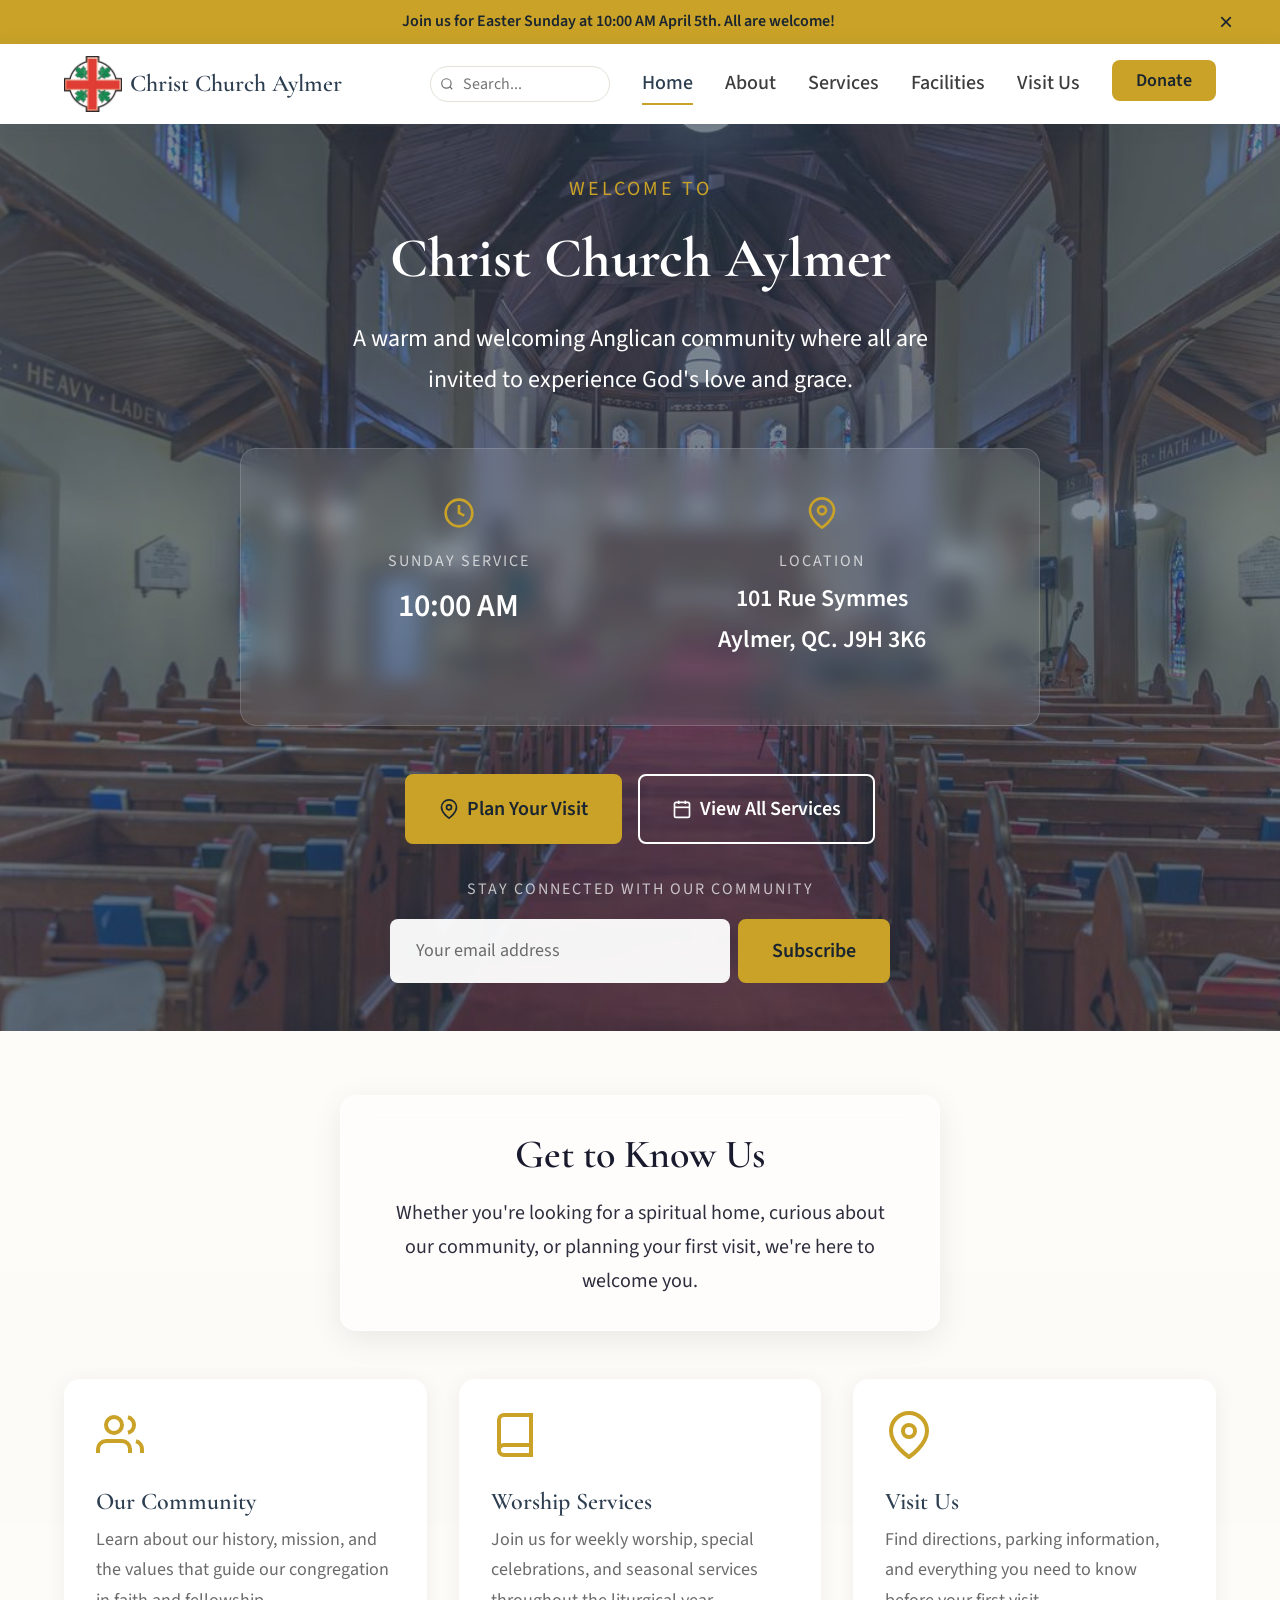
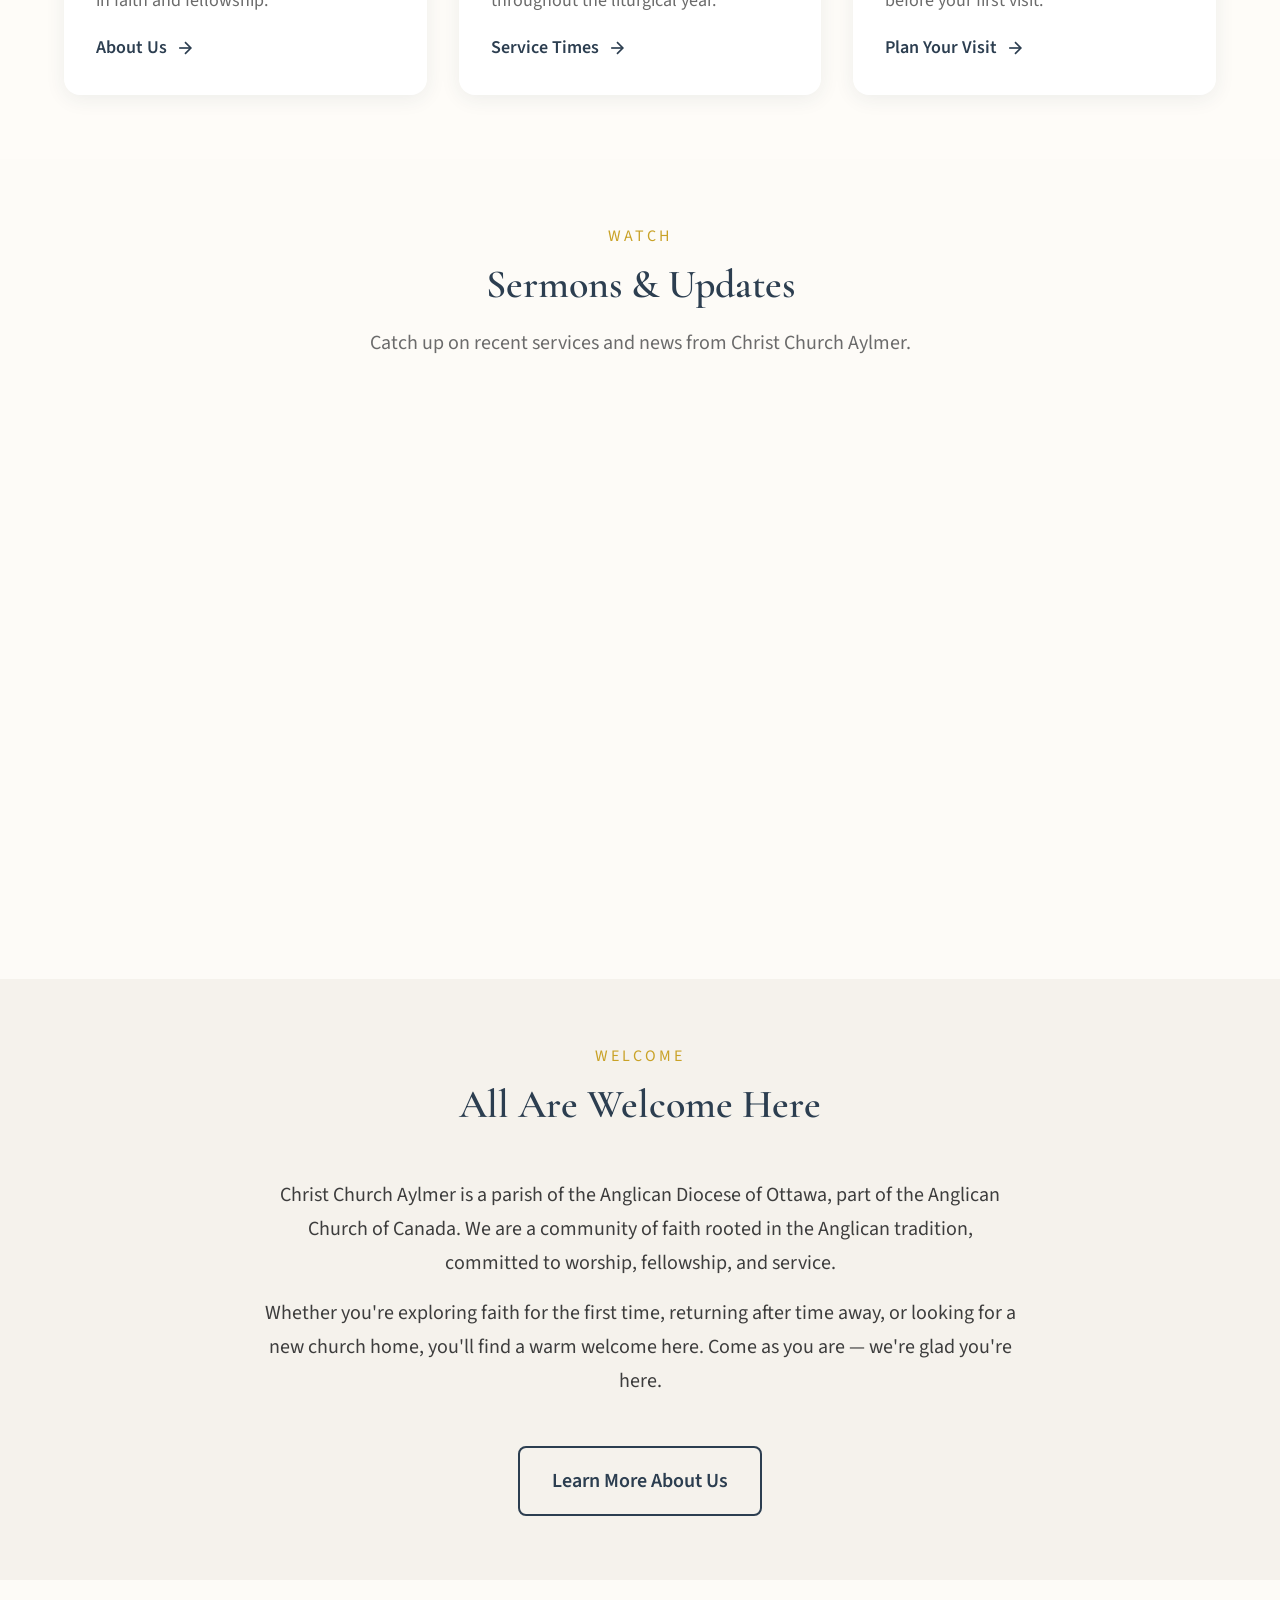
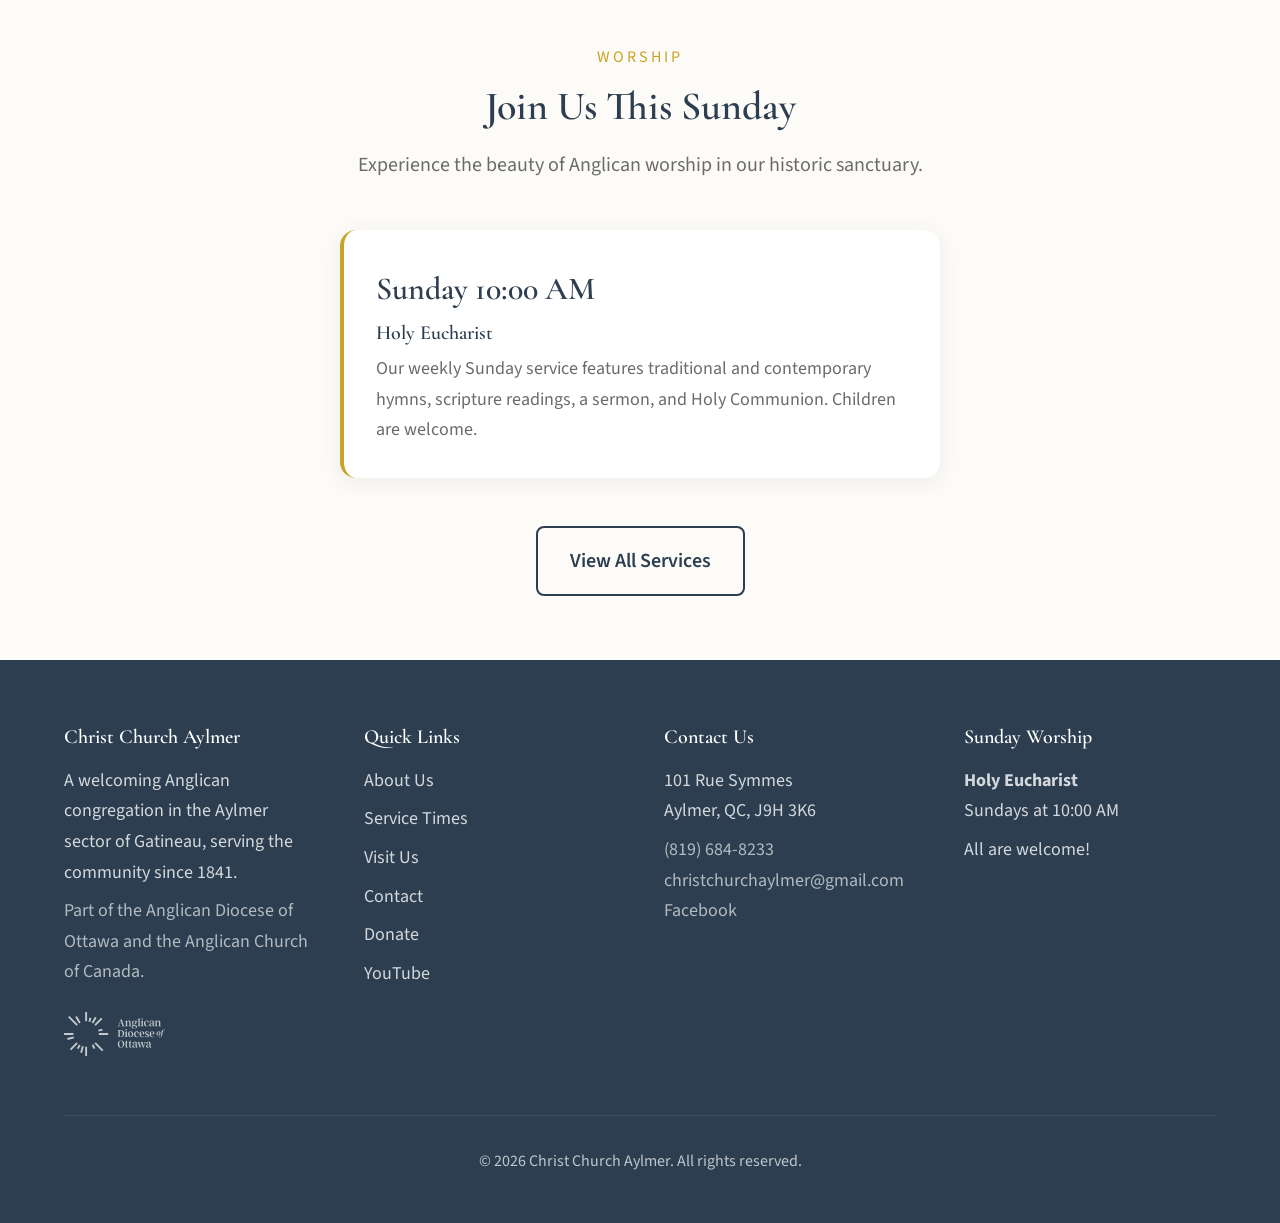
==== index.html @ b4a16833 "Streamline index and services pages Remove redundant content and simplify layout on home and service" ====
<!DOCTYPE html>
<html lang="en">
<head>
  <meta charset="UTF-8">
  <meta name="viewport" content="width=device-width, initial-scale=1.0">
  <meta name="description" content="Christ Church Aylmer - A welcoming Anglican congregation in the Aylmer sector of Gatineau. Join us for Sunday worship at 10:00 AM. All are welcome.">

  <title>Christ Church Aylmer | Anglican Parish</title>

  <!-- Preconnect to Google Fonts for performance -->
  <link rel="preconnect" href="https://fonts.googleapis.com">
  <link rel="preconnect" href="https://fonts.gstatic.com" crossorigin>
  <link href="https://fonts.googleapis.com/css2?family=Cormorant+Garamond:wght@400;500;600;700&family=Source+Sans+Pro:wght@400;500;600&display=swap" rel="stylesheet">

  <link rel="stylesheet" href="css/styles.css">

  <!-- Favicon (update with actual church favicon) -->
  <link rel="icon" type="image/svg+xml" href="data:image/svg+xml,<svg xmlns='http://www.w3.org/2000/svg' viewBox='0 0 100 100'><text y='.9em' font-size='90'>⛪</text></svg>">
</head>
<body>
  <!-- Skip to main content link for accessibility -->
  <a href="#main-content" class="skip-link">Skip to main content</a>

  <!-- News alert banner -->
  <div class="alert-banner" role="region" aria-label="News and announcements">
    <div class="alert-banner__inner">
      <p class="alert-banner__text">Join us for Easter Sunday at 10:00 AM April 5th. All are welcome!</p>
      <button type="button" class="alert-banner__dismiss" aria-label="Dismiss announcement">
        <span aria-hidden="true">&times;</span>
      </button>
    </div>
  </div>

  <!-- ============================================
       HEADER & NAVIGATION
       ============================================ -->
  <header class="header" role="banner">
    <div class="container header__inner">
      <!-- Logo -->
      <a href="index.html" class="header__logo" aria-label="Christ Church Aylmer - Home">
        <img src="acc.png" alt="Christ Church Aylmer" class="header__logo-img" width="48" height="48">
        <span class="header__logo-text">Christ Church Aylmer</span>
      </a>

      <!-- Desktop Navigation -->
      <nav class="nav" role="navigation" aria-label="Main navigation">
        <ul class="nav__list">
          <li class="nav__search-wrap">
            <svg class="nav__search-icon" width="14" height="14" viewBox="0 0 24 24" fill="none" stroke="currentColor" stroke-width="2"><circle cx="11" cy="11" r="8"/><line x1="21" y1="21" x2="16.65" y2="16.65"/></svg>
            <input type="text" id="search-input" class="nav__search-input" placeholder="Search..." autocomplete="off">
            <ul id="search-results" class="search-dropdown"></ul>
          </li>
          <li><a href="index.html" class="nav__link nav__link--active">Home</a></li>
          <li><a href="about.html" class="nav__link">About</a></li>
          <li><a href="services.html" class="nav__link">Services</a></li>
          <li><a href="facilities.html" class="nav__link">Facilities</a></li>
          <li><a href="contact.html" class="nav__link">Visit Us</a></li>
          <li><a href="donate.html" class="nav__donate">Donate</a></li>
        </ul>
      </nav>

      <!-- Mobile Menu Toggle -->
      <button
        class="menu-toggle"
        aria-expanded="false"
        aria-controls="mobile-nav"
        aria-label="Toggle menu"
      >
        <span class="menu-toggle__bar"></span>
        <span class="menu-toggle__bar"></span>
        <span class="menu-toggle__bar"></span>
      </button>
    </div>

    <!-- Mobile Navigation -->
    <nav id="mobile-nav" class="mobile-nav" role="navigation" aria-label="Mobile navigation">
      <ul class="mobile-nav__list">
        <li><a href="index.html" class="mobile-nav__link mobile-nav__link--active">Home</a></li>
        <li><a href="about.html" class="mobile-nav__link">About</a></li>
        <li><a href="services.html" class="mobile-nav__link">Services</a></li>
        <li><a href="facilities.html" class="mobile-nav__link">Facilities</a></li>
        <li><a href="contact.html" class="mobile-nav__link">Visit Us</a></li>
        <li><a href="donate.html" class="mobile-nav__donate">Donate</a></li>
      </ul>
    </nav>
  </header>

  <!-- ============================================
       MAIN CONTENT
       ============================================ -->
  <main id="main-content">

    <!-- ============================================
         HERO SECTION
         Critical UX: Service times, address, and CTA
         must be immediately visible
         ============================================ -->
    <section class="hero" aria-labelledby="hero-title">
      <div class="container hero__content">
        <p class="hero__welcome">Welcome to</p>
        <h1 id="hero-title" class="hero__title">Christ Church Aylmer</h1>
        <p class="hero__tagline">
          A warm and welcoming Anglican community where all are invited
          to experience God's love and grace.
        </p>

        <!-- Essential Information Carousel -->
        <div class="hero__essentials" role="region" aria-label="Essential church information">
          <div class="hero__essentials-track">
            <!-- Slide 1: Service & Location -->
            <div class="hero__essentials-slide hero__essentials-slide--active">
              <div class="hero__essentials-grid">
                <div class="hero__essential-item">
                  <svg class="hero__essential-icon" viewBox="0 0 24 24" fill="none" stroke="currentColor" stroke-width="2" aria-hidden="true">
                    <circle cx="12" cy="12" r="10"/>
                    <polyline points="12 6 12 12 16 14"/>
                  </svg>
                  <p class="hero__essential-label">Sunday Service</p>
                  <p class="hero__essential-value hero__essential-value--large">10:00 AM</p>
                </div>
                <div class="hero__essential-item">
                  <svg class="hero__essential-icon" viewBox="0 0 24 24" fill="none" stroke="currentColor" stroke-width="2" aria-hidden="true">
                    <path d="M21 10c0 7-9 13-9 13s-9-6-9-13a9 9 0 0 1 18 0z"/>
                    <circle cx="12" cy="10" r="3"/>
                  </svg>
                  <p class="hero__essential-label">Location</p>
                  <p class="hero__essential-value">101 Rue Symmes<br>Aylmer, QC. J9H 3K6</p>
                </div>
              </div>
            </div>
          </div>
        </div>

        <!-- Call to Action Buttons -->
        <div class="hero__cta-group">
          <a href="contact.html" class="btn btn--primary">
            <svg width="20" height="20" viewBox="0 0 24 24" fill="none" stroke="currentColor" stroke-width="2" aria-hidden="true">
              <path d="M21 10c0 7-9 13-9 13s-9-6-9-13a9 9 0 0 1 18 0z"/>
              <circle cx="12" cy="10" r="3"/>
            </svg>
            Plan Your Visit
          </a>
          <a href="services.html" class="btn btn--secondary">
            <svg width="20" height="20" viewBox="0 0 24 24" fill="none" stroke="currentColor" stroke-width="2" aria-hidden="true">
              <rect x="3" y="4" width="18" height="18" rx="2" ry="2"/>
              <line x1="16" y1="2" x2="16" y2="6"/>
              <line x1="8" y1="2" x2="8" y2="6"/>
              <line x1="3" y1="10" x2="21" y2="10"/>
            </svg>
            View All Services
          </a>
        </div>

        <!-- Newsletter Signup (submits to hidden iframe, then shows checkmark) -->
        <div class="hero__newsletter" aria-label="Newsletter signup">
          <p class="hero__newsletter-label">Stay connected with our community</p>
          <form class="hero__newsletter-form" action="https://christchurchaylmer.us18.list-manage.com/subscribe/post?u=f341603945f21766a4ee59fdd&amp;id=4a5df451e5&amp;f_id=008fb2e6f0" method="post" id="mc-embedded-subscribe-form" name="mc-embedded-subscribe-form" target="mailchimp-response">
            <label for="hero-email" class="visually-hidden">Email for newsletter</label>
            <input type="email" id="hero-email" name="EMAIL" class="hero__newsletter-input" placeholder="Your email address" required>
            <div aria-hidden="true" style="position: absolute; left: -5000px;">
              <input type="text" name="b_f341603945f21766a4ee59fdd_4a5df451e5" tabindex="-1" value="">
            </div>
            <button type="submit" name="subscribe" class="btn btn--primary hero__newsletter-btn">Subscribe</button>
          </form>
          <div class="hero__newsletter-success" id="newsletter-success" aria-live="polite" hidden>
            <span class="hero__newsletter-check" aria-hidden="true">✓</span>
            <span>You're on the list!</span>
          </div>
          <iframe name="mailchimp-response" class="hero__newsletter-iframe" title="Newsletter response"></iframe>
        </div>
      </div>
    </section>

    <!-- ============================================
         QUICK LINKS SECTION
         Overview cards linking to main sections
         ============================================ -->
    <section class="section section--with-background" aria-labelledby="quick-links-title">
      <div class="container">
        <div class="section-header">
          <h2 id="quick-links-title" class="section-header__title">Get to Know Us</h2>
          <p class="section-header__description">
            Whether you're looking for a spiritual home, curious about our community,
            or planning your first visit, we're here to welcome you.
          </p>
        </div>

        <div class="grid grid-3">
          <!-- About Card -->
          <article class="card animate-on-scroll">
            <svg class="card__icon" viewBox="0 0 24 24" fill="none" stroke="currentColor" stroke-width="2" aria-hidden="true">
              <path d="M17 21v-2a4 4 0 0 0-4-4H5a4 4 0 0 0-4 4v2"/>
              <circle cx="9" cy="7" r="4"/>
              <path d="M23 21v-2a4 4 0 0 0-3-3.87"/>
              <path d="M16 3.13a4 4 0 0 1 0 7.75"/>
            </svg>
            <h3 class="card__title">Our Community</h3>
            <p class="card__text">
              Learn about our history, mission, and the values that guide our
              congregation in faith and fellowship.
            </p>
            <a href="about.html" class="card__link">
              About Us
              <svg class="card__link-icon" viewBox="0 0 24 24" fill="none" stroke="currentColor" stroke-width="2" aria-hidden="true">
                <line x1="5" y1="12" x2="19" y2="12"/>
                <polyline points="12 5 19 12 12 19"/>
              </svg>
            </a>
          </article>

          <!-- Services Card -->
          <article class="card animate-on-scroll">
            <svg class="card__icon" viewBox="0 0 24 24" fill="none" stroke="currentColor" stroke-width="2" aria-hidden="true">
              <path d="M4 19.5A2.5 2.5 0 0 1 6.5 17H20"/>
              <path d="M6.5 2H20v20H6.5A2.5 2.5 0 0 1 4 19.5v-15A2.5 2.5 0 0 1 6.5 2z"/>
            </svg>
            <h3 class="card__title">Worship Services</h3>
            <p class="card__text">
              Join us for weekly worship, special celebrations, and seasonal
              services throughout the liturgical year.
            </p>
            <a href="services.html" class="card__link">
              Service Times
              <svg class="card__link-icon" viewBox="0 0 24 24" fill="none" stroke="currentColor" stroke-width="2" aria-hidden="true">
                <line x1="5" y1="12" x2="19" y2="12"/>
                <polyline points="12 5 19 12 12 19"/>
              </svg>
            </a>
          </article>

          <!-- Contact Card -->
          <article class="card animate-on-scroll">
            <svg class="card__icon" viewBox="0 0 24 24" fill="none" stroke="currentColor" stroke-width="2" aria-hidden="true">
              <path d="M21 10c0 7-9 13-9 13s-9-6-9-13a9 9 0 0 1 18 0z"/>
              <circle cx="12" cy="10" r="3"/>
            </svg>
            <h3 class="card__title">Visit Us</h3>
            <p class="card__text">
              Find directions, parking information, and everything you need
              to know before your first visit.
            </p>
            <a href="contact.html" class="card__link">
              Plan Your Visit
              <svg class="card__link-icon" viewBox="0 0 24 24" fill="none" stroke="currentColor" stroke-width="2" aria-hidden="true">
                <line x1="5" y1="12" x2="19" y2="12"/>
                <polyline points="12 5 19 12 12 19"/>
              </svg>
            </a>
          </article>
        </div>
      </div>
    </section>

    <!-- ============================================
         YOUTUBE PLAYLIST (above All Are Welcome Here)
         ============================================ -->
    <section class="section" aria-labelledby="youtube-section-title">
      <div class="container">
        <div class="section-header">
          <p class="section-header__eyebrow">Watch</p>
          <h2 id="youtube-section-title" class="section-header__title">Sermons & Updates</h2>
          <p class="section-header__description">
            Catch up on recent services and news from Christ Church Aylmer.
          </p>
        </div>
        <div class="youtube-embed animate-on-scroll">
          <div class="youtube-embed__wrapper">
            <iframe
              src="https://www.youtube.com/embed/videoseries?list=PL5tMbQr0LdOpxFaZgnI2CTyP_zv4RYWAx"
              title="Christ Church Aylmer YouTube playlist"
              allow="accelerometer; autoplay; clipboard-write; encrypted-media; gyroscope; picture-in-picture; web-share"
              allowfullscreen
              loading="lazy"
            ></iframe>
          </div>
          <a href="https://www.youtube.com/@christchurchaylmer" target="_blank" rel="noopener noreferrer" class="btn btn--primary youtube-embed__btn">
            <svg width="20" height="20" viewBox="0 0 24 24" fill="currentColor" aria-hidden="true">
              <path d="M23.498 6.186a3.016 3.016 0 0 0-2.122-2.136C19.505 3.545 12 3.545 12 3.545s-7.505 0-9.377.505A3.017 3.017 0 0 0 .502 6.186C0 8.07 0 12 0 12s0 3.93.502 5.814a3.016 3.016 0 0 0 2.122 2.136c1.871.505 9.376.505 9.376.505s7.505 0 9.377-.505a3.015 3.015 0 0 0 2.122-2.136C24 15.93 24 12 24 12s0-3.93-.502-5.814zM9.545 15.568V8.432L15.818 12l-6.273 3.568z"/>
            </svg>
            Visit our YouTube channel
          </a>
        </div>
      </div>
    </section>

    <!-- ============================================
         WELCOME MESSAGE SECTION
         ============================================ -->
    <section class="section section--alt" aria-labelledby="welcome-title">
      <div class="container container--narrow">
        <div class="section-header">
          <p class="section-header__eyebrow">Welcome</p>
          <h2 id="welcome-title" class="section-header__title">All Are Welcome Here</h2>
        </div>
        <div class="text-center animate-on-scroll">
          <p class="text-large">
            Christ Church Aylmer is a parish of the Anglican Diocese of Ottawa,
            part of the Anglican Church of Canada. We are a community of faith
            rooted in the Anglican tradition, committed to worship, fellowship,
            and service.
          </p>
          <p class="text-large">
            Whether you're exploring faith for the first time, returning after
            time away, or looking for a new church home, you'll find a warm
            welcome here. Come as you are — we're glad you're here.
          </p>
          <a href="about.html" class="btn btn--outline mt-xl">Learn More About Us</a>
        </div>
      </div>
    </section>

    <!-- ============================================
         UPCOMING SERVICES PREVIEW
         ============================================ -->
    <section class="section" aria-labelledby="services-preview-title">
      <div class="container">
        <div class="section-header">
          <p class="section-header__eyebrow">Worship</p>
          <h2 id="services-preview-title" class="section-header__title">Join Us This Sunday</h2>
          <p class="section-header__description">
            Experience the beauty of Anglican worship in our historic sanctuary.
          </p>
        </div>

        <div class="grid grid-2" style="max-width: 600px; margin: 0 auto;">
          <!-- Sunday Service -->
          <article class="card service-card animate-on-scroll">
            <p class="service-card__time">Sunday 10:00 AM</p>
            <h3 class="service-card__name">Holy Eucharist</h3>
            <p class="service-card__description">
              Our weekly Sunday service features traditional and contemporary hymns, scripture readings,
              a sermon, and Holy Communion. Children are welcome.
            </p>
          </article>
        </div>

        <div class="text-center mt-2xl">
          <a href="services.html" class="btn btn--outline">View All Services</a>
        </div>
      </div>
    </section>

  </main>

  <!-- ============================================
       FOOTER
       ============================================ -->
  <footer class="footer" role="contentinfo">
    <div class="container">
      <div class="footer__grid">
        <!-- About Column -->
        <div class="footer__section">
          <h4>Christ Church Aylmer</h4>
          <p>
            A welcoming Anglican congregation in the Aylmer sector of Gatineau,
            serving the community since 1841.
          </p>
          <p>
            <a href="https://ottawa.anglican.ca/" target="_blank" rel="noopener noreferrer">Part of the Anglican Diocese of Ottawa and the Anglican Church of Canada.</a>
          </p>
          <a href="https://ottawa.anglican.ca/" target="_blank" rel="noopener noreferrer" class="footer__ado-logo-link">
            <img src="ado-int-rgb-pos.svg" alt="Anglican Diocese of Ottawa" class="footer__ado-logo">
          </a>
        </div>

        <!-- Quick Links Column -->
        <div class="footer__section">
          <h4>Quick Links</h4>
          <ul class="footer__links">
            <li><a href="about.html">About Us</a></li>
            <li><a href="services.html">Service Times</a></li>
            <li><a href="contact.html">Visit Us</a></li>
            <li><a href="contact.html#contact-form">Contact</a></li>
            <li><a href="donate.html">Donate</a></li>
            <li><a href="https://www.youtube.com/@christchurchaylmer" target="_blank" rel="noopener noreferrer">YouTube</a></li>
          </ul>
        </div>

        <!-- Contact Column -->
        <div class="footer__section">
          <h4>Contact Us</h4>
          <p>101 Rue Symmes<br>Aylmer, QC, J9H 3K6</p>
          <p>
            <a href="tel:+18196848233">(819) 684-8233</a><br>
            <a href="mailto:christchurchaylmer@gmail.com">christchurchaylmer@gmail.com</a><br>
            <a href="https://www.facebook.com/christchurchaylmer" target="_blank" rel="noopener noreferrer">Facebook</a>
          </p>
        </div>

        <!-- Service Times Column -->
        <div class="footer__section">
          <h4>Sunday Worship</h4>
          <p>
            <strong>Holy Eucharist</strong><br>
            Sundays at 10:00 AM
          </p>
          <p>All are welcome!</p>
        </div>
      </div>

      <div class="footer__bottom">
        <p>&copy; <span id="current-year">2025</span> Christ Church Aylmer. All rights reserved.</p>
      </div>
    </div>
  </footer>

  <!-- JavaScript -->
  <script src="js/main.js"></script>
  <script src="js/search.js"></script>
</body>
</html>
---- css/styles.css ----
/*
 * Christ Church Aylmer - Main Stylesheet
 *
 * Design Philosophy:
 * - Calm, spiritual aesthetic with warm neutrals
 * - Large, readable typography for accessibility
 * - Generous whitespace for visual breathing room
 * - Subtle animations that don't distract
 * - Mobile-first responsive design
 *
 * Color Palette:
 * - Primary: Deep warm navy (#2C3E50) - trust, tradition
 * - Accent: Soft gold (#C9A227) - warmth, welcome
 * - Background: Warm white (#FDFBF7) - calm, clean
 * - Text: Charcoal (#3D3D3D) - readable, soft
 */

/* ============================================
   CSS CUSTOM PROPERTIES (Design Tokens)
   ============================================ */
:root {
  /* Colors */
  --color-primary: #2C3E50;
  --color-primary-light: #34495E;
  --color-primary-dark: #1a252f;
  --color-accent: #C9A227;
  --color-accent-light: #D4B24A;
  --color-accent-dark: #A8871F;

  --color-background: #FDFBF7;
  --color-background-alt: #F5F2EC;
  --color-surface: #FFFFFF;

  --color-text: #3D3D3D;
  --color-text-light: #6B6B6B;
  --color-text-inverse: #FFFFFF;

  --color-border: #E5E1D8;
  --color-shadow: rgba(44, 62, 80, 0.08);

  /* Typography */
  --font-heading: 'Cormorant Garamond', Georgia, serif;
  --font-body: 'Source Sans Pro', -apple-system, BlinkMacSystemFont, sans-serif;

  /* Font Sizes - Using clamp for fluid typography */
  --text-xs: clamp(0.75rem, 0.7rem + 0.25vw, 0.875rem);
  --text-sm: clamp(0.875rem, 0.8rem + 0.35vw, 1rem);
  --text-base: clamp(1rem, 0.9rem + 0.5vw, 1.125rem);
  --text-lg: clamp(1.125rem, 1rem + 0.6vw, 1.25rem);
  --text-xl: clamp(1.25rem, 1.1rem + 0.75vw, 1.5rem);
  --text-2xl: clamp(1.5rem, 1.2rem + 1.5vw, 2rem);
  --text-3xl: clamp(1.875rem, 1.4rem + 2.25vw, 2.5rem);
  --text-4xl: clamp(2.25rem, 1.6rem + 3.25vw, 3.5rem);

  /* Spacing */
  --space-xs: 0.25rem;
  --space-sm: 0.5rem;
  --space-md: 1rem;
  --space-lg: 1.5rem;
  --space-xl: 2rem;
  --space-2xl: 3rem;
  --space-3xl: 4rem;
  --space-4xl: 6rem;

  /* Layout */
  --max-width: 1200px;
  --max-width-narrow: 800px;
  --header-height: 80px;
  --border-radius: 8px;
  --border-radius-lg: 16px;

  /* Transitions */
  --transition-fast: 150ms ease;
  --transition-base: 250ms ease;
  --transition-slow: 400ms ease;
}

/* ============================================
   RESET & BASE STYLES
   ============================================ */
*,
*::before,
*::after {
  box-sizing: border-box;
  margin: 0;
  padding: 0;
}

html {
  scroll-behavior: smooth;
  /* Prevent font size inflation on mobile */
  -webkit-text-size-adjust: 100%;
}

body {
  font-family: var(--font-body);
  font-size: var(--text-base);
  line-height: 1.7;
  color: var(--color-text);
  background-color: var(--color-background);
  /* Improve text rendering */
  -webkit-font-smoothing: antialiased;
  -moz-osx-font-smoothing: grayscale;
}

/* Skip to main content link for accessibility */
.skip-link {
  position: absolute;
  top: -100%;
  left: 50%;
  transform: translateX(-50%);
  padding: var(--space-sm) var(--space-md);
  background: var(--color-primary);
  color: var(--color-text-inverse);
  text-decoration: none;
  border-radius: var(--border-radius);
  z-index: 9999;
  transition: top var(--transition-fast);
}

.skip-link:focus {
  top: var(--space-md);
}

/* ============================================
   NEWS ALERT BANNER
   ============================================ */
.alert-banner {
  width: 100%;
  background: var(--color-accent);
  color: var(--color-primary-dark);
  padding: var(--space-sm) var(--space-lg);
  text-align: center;
  position: relative;
  max-height: 140px;
  transition: max-height var(--transition-base), padding var(--transition-base), opacity var(--transition-base);
  overflow: hidden;
}

.alert-banner--dismissed {
  max-height: 0;
  padding-top: 0;
  padding-bottom: 0;
  opacity: 0;
}

.alert-banner__inner {
  display: flex;
  align-items: center;
  justify-content: center;
  flex-wrap: wrap;
  gap: var(--space-md);
  max-width: var(--max-width);
  margin: 0 auto;
}

.alert-banner__text {
  margin: 0;
  font-size: var(--text-sm);
  font-weight: 600;
  flex: 1;
  min-width: 200px;
}

/* Newsletter form (home page banner) */
.alert-banner__newsletter {
  display: flex;
  align-items: center;
  gap: var(--space-sm);
  flex-shrink: 0;
}

.alert-banner__input {
  padding: var(--space-xs) var(--space-sm);
  font-size: var(--text-sm);
  font-family: var(--font-body);
  border: 1px solid var(--color-primary-dark);
  border-radius: var(--border-radius);
  background: var(--color-surface);
  color: var(--color-primary-dark);
  min-width: 180px;
}

.alert-banner__input::placeholder {
  color: var(--color-text-light);
}

.alert-banner__input:focus {
  outline: none;
  border-color: var(--color-primary);
  box-shadow: 0 0 0 2px rgba(44, 62, 80, 0.2);
}

.alert-banner__submit {
  padding: var(--space-xs) var(--space-md);
  font-size: var(--text-xs);
  font-weight: 600;
  font-family: var(--font-body);
  color: var(--color-accent);
  background: var(--color-primary-dark);
  border: none;
  border-radius: var(--border-radius);
  cursor: pointer;
  white-space: nowrap;
  transition: background var(--transition-fast), color var(--transition-fast);
}

.alert-banner__submit:hover,
.alert-banner__submit:focus {
  background: var(--color-primary);
  color: var(--color-text-inverse);
}

.alert-banner__submit:focus-visible {
  outline: 2px solid var(--color-primary-dark);
  outline-offset: 2px;
}

@media (max-width: 700px) {
  .alert-banner {
    display: none;
  }
}

.alert-banner__dismiss {
  flex-shrink: 0;
  display: flex;
  align-items: center;
  justify-content: center;
  width: 28px;
  height: 28px;
  padding: 0;
  background: transparent;
  border: none;
  color: var(--color-primary-dark);
  font-size: 1.5rem;
  line-height: 1;
  cursor: pointer;
  border-radius: var(--border-radius);
  transition: background var(--transition-fast), color var(--transition-fast);
}

.alert-banner__dismiss:hover,
.alert-banner__dismiss:focus {
  background: rgba(0, 0, 0, 0.1);
  color: var(--color-primary-dark);
}

.alert-banner__dismiss:focus-visible {
  outline: 2px solid var(--color-primary-dark);
  outline-offset: 2px;
}

img {
  max-width: 100%;
  height: auto;
  display: block;
}

a {
  color: var(--color-primary);
  text-decoration: none;
  transition: color var(--transition-fast);
}

a:hover,
a:focus {
  color: var(--color-accent);
}

/* Focus styles for accessibility */
a:focus-visible,
button:focus-visible,
input:focus-visible,
textarea:focus-visible,
select:focus-visible {
  outline: 3px solid var(--color-accent);
  outline-offset: 2px;
}

/* ============================================
   TYPOGRAPHY
   ============================================ */
h1, h2, h3, h4, h5, h6 {
  font-family: var(--font-heading);
  font-weight: 600;
  line-height: 1.3;
  color: var(--color-primary);
  margin-bottom: var(--space-md);
}

h1 { font-size: var(--text-4xl); }
h2 { font-size: var(--text-3xl); }
h3 { font-size: var(--text-2xl); }
h4 { font-size: var(--text-xl); }
h5 { font-size: var(--text-lg); }
h6 { font-size: var(--text-base); }

p {
  margin-bottom: var(--space-md);
}

.text-large {
  font-size: var(--text-lg);
}

.text-small {
  font-size: var(--text-sm);
}

.text-center { text-align: center; }
.text-light { color: var(--color-text-light); }

/* ============================================
   LAYOUT UTILITIES
   ============================================ */
.container {
  width: 100%;
  max-width: var(--max-width);
  margin: 0 auto;
  padding: 0 var(--space-lg);
}

.container--narrow {
  max-width: var(--max-width-narrow);
}

.section {
  padding: var(--space-3xl) 0;
}

.section--alt {
  background-color: var(--color-background-alt);
}

.section--with-background {
  position: relative;
  background-image: url('../spring church.jpg');
  background-size: cover;
  background-position: center bottom;
  background-repeat: no-repeat;
  background-attachment: fixed;
}

.section--with-background::before {
  content: '';
  position: absolute;
  top: 0;
  left: 0;
  right: 0;
  bottom: 0;
  background: rgba(253, 251, 247, 0.3);
  z-index: 0;
}

.section--with-background > .container {
  position: relative;
  z-index: 1;
}

.section--with-background .section-header {
  background: rgba(255, 255, 255, 0.45);
  backdrop-filter: blur(12px);
  -webkit-backdrop-filter: blur(12px);
  border-radius: 16px;
  border: 1px solid rgba(255, 255, 255, 0.4);
  box-shadow: 0 8px 32px rgba(0, 0, 0, 0.08);
  padding: var(--space-xl) var(--space-2xl);
  max-width: 600px;
  margin-left: auto;
  margin-right: auto;
}

.section--with-background .card {
  background: #fff;
}

.section--with-background .section-header__eyebrow {
  color: var(--color-accent);
}

.section--with-background .section-header__title {
  color: #1a1a2e;
}

.section--with-background .section-header__description {
  color: #2d2d3d;
}

/* Flexbox utilities */
.flex {
  display: flex;
}

.flex-wrap {
  flex-wrap: wrap;
}

.items-center {
  align-items: center;
}

.justify-between {
  justify-content: space-between;
}

.justify-center {
  justify-content: center;
}

.gap-sm { gap: var(--space-sm); }
.gap-md { gap: var(--space-md); }
.gap-lg { gap: var(--space-lg); }
.gap-xl { gap: var(--space-xl); }

/* Grid utilities */
.grid {
  display: grid;
  gap: var(--space-xl);
}

.grid-2 {
  grid-template-columns: repeat(auto-fit, minmax(280px, 1fr));
}

.grid-3 {
  grid-template-columns: repeat(auto-fit, minmax(300px, 1fr));
}

/* YouTube embed (home page, above All Are Welcome Here) */
.youtube-embed {
  text-align: center;
}

.youtube-embed__wrapper {
  position: relative;
  width: 100%;
  max-width: 720px;
  margin: 0 auto var(--space-xl);
  border-radius: var(--border-radius-lg);
  overflow: hidden;
  box-shadow: 0 8px 30px var(--color-shadow);
  background: var(--color-primary-dark);
  aspect-ratio: 16 / 9;
}

.youtube-embed__wrapper iframe {
  position: absolute;
  top: 0;
  left: 0;
  width: 100%;
  height: 100%;
  border: 0;
}

.youtube-embed__btn {
  display: inline-flex;
  align-items: center;
  gap: var(--space-sm);
}

.youtube-embed__btn svg {
  flex-shrink: 0;
}

/* ============================================
   HEADER & NAVIGATION
   ============================================ */
.header {
  position: sticky;
  top: 0;
  left: 0;
  right: 0;
  height: var(--header-height);
  background: var(--color-surface);
  box-shadow: 0 2px 20px var(--color-shadow);
  z-index: 1000;
}

.header__inner {
  display: flex;
  align-items: center;
  justify-content: space-between;
  height: 100%;
}

.header__logo {
  display: flex;
  align-items: center;
  gap: var(--space-sm);
  font-family: var(--font-heading);
  font-size: var(--text-xl);
  font-weight: 600;
  color: var(--color-primary);
  text-decoration: none;
}

.header__logo:hover {
  color: var(--color-primary);
}

.header__logo-text {
  font-family: var(--font-heading);
  font-size: var(--text-xl);
  font-weight: 600;
  color: var(--color-primary);
}

.header__logo-img {
  display: block;
  height: 56px;
  width: auto;
  object-fit: contain;
}

/* Desktop Navigation */
.nav {
  display: none;
}

.nav__list {
  display: flex;
  list-style: none;
  gap: var(--space-xl);
}

.nav__link {
  font-size: var(--text-lg);
  font-weight: 500;
  color: var(--color-text);
  padding: var(--space-sm) 0;
  position: relative;
}

.nav__link::after {
  content: '';
  position: absolute;
  bottom: 0;
  left: 0;
  width: 0;
  height: 2px;
  background: var(--color-accent);
  transition: width var(--transition-base);
}

.nav__link:hover::after,
.nav__link--active::after {
  width: 100%;
}

.nav__link:hover,
.nav__link--active {
  color: var(--color-primary);
}

.nav__donate {
  background: var(--color-accent);
  color: var(--color-primary-dark);
  padding: var(--space-sm) var(--space-lg);
  border-radius: var(--border-radius);
  font-weight: 600;
  font-size: var(--text-base);
  transition: all var(--transition-base);
}

.nav__donate:hover {
  background: var(--color-accent-light);
  color: var(--color-primary-dark);
  transform: translateY(-2px);
  box-shadow: 0 4px 12px rgba(201, 162, 39, 0.3);
}

/* Search Bar */
.nav__search-wrap {
  position: relative;
  display: flex;
  align-items: center;
}

.nav__search-input {
  width: 180px;
  padding: 6px 12px 6px 32px;
  font-size: var(--text-sm);
  font-family: var(--font-body);
  border: 1px solid var(--color-border);
  border-radius: 20px;
  outline: none;
  background: var(--color-surface);
  transition: border-color var(--transition-base), width var(--transition-base);
}

.nav__search-input:focus {
  border-color: var(--color-primary);
  width: 220px;
}

.nav__search-icon {
  position: absolute;
  left: 10px;
  top: 50%;
  transform: translateY(-50%);
  color: var(--color-text-light);
  pointer-events: none;
}

.search-dropdown {
  position: absolute;
  top: 100%;
  left: 0;
  right: 0;
  min-width: 300px;
  background: #fff;
  border-radius: var(--border-radius);
  box-shadow: 0 8px 24px rgba(0, 0, 0, 0.12);
  list-style: none;
  padding: var(--space-sm) 0;
  margin-top: var(--space-xs);
  z-index: 1000;
  display: none;
}

.search-dropdown--active {
  display: block;
}

.search-dropdown__item {
  padding: 0;
}

.search-dropdown__link {
  display: block;
  padding: var(--space-sm) var(--space-md);
  transition: background var(--transition-base);
}

.search-dropdown__link:hover {
  background: var(--color-surface);
}

.search-dropdown__page {
  font-size: var(--text-xs);
  color: var(--color-accent);
  font-weight: 600;
  text-transform: uppercase;
  letter-spacing: 0.05em;
}

.search-dropdown__text {
  font-size: var(--text-sm);
  color: var(--color-text);
  margin-top: 2px;
}

.search-dropdown__text mark {
  background: rgba(201, 162, 39, 0.3);
  color: inherit;
  padding: 0 2px;
  border-radius: 2px;
}

.search-dropdown__empty {
  padding: var(--space-md);
  text-align: center;
  color: var(--color-text-light);
  font-size: var(--text-sm);
}

@media (max-width: 700px) {
  .nav__search-wrap {
    display: none;
  }
}

/* Mobile Menu Toggle */
.menu-toggle {
  display: flex;
  flex-direction: column;
  justify-content: center;
  gap: 6px;
  width: 44px;
  height: 44px;
  padding: 10px;
  background: transparent;
  border: none;
  cursor: pointer;
  z-index: 1001;
}

.menu-toggle__bar {
  width: 24px;
  height: 2px;
  background: var(--color-primary);
  border-radius: 2px;
  transition: transform var(--transition-base), opacity var(--transition-base);
}

.menu-toggle[aria-expanded="true"] .menu-toggle__bar:nth-child(1) {
  transform: translateY(8px) rotate(45deg);
}

.menu-toggle[aria-expanded="true"] .menu-toggle__bar:nth-child(2) {
  opacity: 0;
}

.menu-toggle[aria-expanded="true"] .menu-toggle__bar:nth-child(3) {
  transform: translateY(-8px) rotate(-45deg);
}

/* Mobile Navigation */
.mobile-nav {
  position: fixed;
  top: var(--header-height);
  left: 0;
  right: 0;
  bottom: 0;
  background: var(--color-surface);
  padding: var(--space-xl);
  transform: translateX(100%);
  transition: transform var(--transition-base);
  overflow-y: auto;
}

.mobile-nav--open {
  transform: translateX(0);
}

.mobile-nav__list {
  list-style: none;
}

.mobile-nav__link {
  display: block;
  font-size: var(--text-xl);
  font-weight: 500;
  color: var(--color-text);
  padding: var(--space-md) 0;
  border-bottom: 1px solid var(--color-border);
}

.mobile-nav__link:hover,
.mobile-nav__link--active {
  color: var(--color-accent);
}

.mobile-nav__donate {
  display: block;
  background: var(--color-accent);
  color: var(--color-primary-dark);
  font-weight: 600;
  font-size: var(--text-xl);
  padding: var(--space-md) 0;
  border-bottom: 1px solid var(--color-border);
  text-align: center;
  border-radius: var(--border-radius);
  margin-top: var(--space-sm);
}

.mobile-nav__donate:hover {
  background: var(--color-accent-light);
  color: var(--color-primary-dark);
}

/* Desktop breakpoint */
@media (min-width: 768px) {
  .nav {
    display: block;
  }

  .menu-toggle,
  .mobile-nav {
    display: none;
  }
}

/* ============================================
   HERO SECTION
   ============================================ */
.hero {
  position: relative;
  min-height: calc(100vh - var(--header-height));
  display: flex;
  align-items: center;
  background-image: url('../christ-church-aylmer-aylmer-gatineau-october-18-2023-0021_orig.jpg');
  background-size: cover;
  background-position: center;
  background-repeat: no-repeat;
  color: var(--color-text-inverse);
  overflow: hidden;
}

/* Dark overlay for text readability */
.hero::before {
  content: '';
  position: absolute;
  top: 0;
  left: 0;
  right: 0;
  bottom: 0;
  background: rgba(44, 62, 80, 0.6);
  z-index: 0;
}

.hero__content {
  position: relative;
  z-index: 1;
  width: 100%;
  text-align: center;
  padding: var(--space-2xl) 0;
}

.hero__welcome {
  font-size: var(--text-lg);
  text-transform: uppercase;
  letter-spacing: 3px;
  color: var(--color-accent);
  margin-bottom: var(--space-md);
  opacity: 0;
  animation: fadeInUp 0.6s ease forwards;
}

.hero__title {
  font-family: var(--font-heading);
  font-size: var(--text-4xl);
  font-weight: 700;
  color: var(--color-text-inverse);
  margin-bottom: var(--space-lg);
  opacity: 0;
  animation: fadeInUp 0.6s ease 0.1s forwards;
}

.hero__tagline {
  font-size: var(--text-xl);
  max-width: 600px;
  margin: 0 auto var(--space-2xl);
  opacity: 0.9;
  opacity: 0;
  animation: fadeInUp 0.6s ease 0.2s forwards;
}

@media (max-width: 768px) {
  .hero .container {
    padding-left: var(--space-2xl);
    padding-right: var(--space-2xl);
  }
}

/* Essential Info Box - Critical UX element */
.hero__essentials {
  position: relative;
  max-width: 800px;
  margin: 0 auto var(--space-2xl);
  padding: var(--space-xl) var(--space-2xl);
  background: rgba(255, 255, 255, 0.1);
  backdrop-filter: blur(10px);
  border-radius: var(--border-radius-lg);
  border: 1px solid rgba(255, 255, 255, 0.15);
  opacity: 0;
  animation: fadeInUp 0.6s ease 0.3s forwards;
  overflow: hidden;
}

.hero__essentials-track {
  position: relative;
  min-height: 120px;
}

.hero__essentials-slide {
  display: none;
  animation: fadeIn 0.4s ease;
}

.hero__essentials-slide--active {
  display: block;
}

@keyframes fadeIn {
  from { opacity: 0; }
  to { opacity: 1; }
}

.hero__essentials-grid {
  display: grid;
  grid-template-columns: 1fr;
  gap: var(--space-lg);
}

@media (min-width: 600px) {
  .hero__essentials-grid {
    grid-template-columns: 1fr 1fr;
  }
}

.hero__essentials-prev,
.hero__essentials-next {
  position: absolute;
  top: 50%;
  transform: translateY(-50%);
  background: none;
  border: none;
  color: rgba(255, 255, 255, 0.7);
  font-size: 2rem;
  cursor: pointer;
  padding: var(--space-sm);
  z-index: 2;
  transition: color var(--transition-base);
  line-height: 1;
}

.hero__essentials-prev:hover,
.hero__essentials-next:hover {
  color: #fff;
}

.hero__essentials-prev { left: 4px; }
.hero__essentials-next { right: 4px; }

.hero__essentials-dots {
  display: flex;
  justify-content: center;
  gap: 8px;
  margin-top: var(--space-md);
}

.hero__essentials-dot {
  width: 8px;
  height: 8px;
  border-radius: 50%;
  border: none;
  background: rgba(255, 255, 255, 0.3);
  cursor: pointer;
  padding: 0;
  transition: background var(--transition-base);
}

.hero__essentials-dot--active {
  background: var(--color-accent);
}

.hero__essential-item {
  text-align: center;
  padding: var(--space-md);
}

.hero__essential-sub {
  font-size: var(--text-base);
  color: rgba(255, 255, 255, 0.7);
  margin-top: var(--space-sm);
}

.hero__essential-icon {
  width: 32px;
  height: 32px;
  margin: 0 auto var(--space-sm);
  color: var(--color-accent);
}

.hero__essential-label {
  font-size: var(--text-sm);
  text-transform: uppercase;
  letter-spacing: 2px;
  color: rgba(255, 255, 255, 0.7);
  margin-bottom: var(--space-xs);
}

.hero__essential-value {
  font-size: var(--text-xl);
  font-weight: 600;
}

.hero__essential-value--large {
  font-size: var(--text-2xl);
}

.hero__cta-group {
  display: flex;
  flex-wrap: wrap;
  justify-content: center;
  gap: var(--space-md);
  opacity: 0;
  animation: fadeInUp 0.6s ease 0.4s forwards;
}

/* Hero Newsletter Signup */
.hero__newsletter {
  max-width: 500px;
  margin: var(--space-xl) auto 0;
  text-align: center;
  opacity: 0;
  animation: fadeInUp 0.6s ease 0.5s forwards;
}

.hero__newsletter-label {
  font-size: var(--text-sm);
  text-transform: uppercase;
  letter-spacing: 2px;
  color: rgba(255, 255, 255, 0.7);
  margin-bottom: var(--space-md);
}

.hero__newsletter-form {
  display: flex;
  gap: var(--space-sm);
  justify-content: center;
}

.hero__newsletter-input {
  flex: 1;
  padding: var(--space-md) var(--space-lg);
  font-family: var(--font-body);
  font-size: var(--text-base);
  color: var(--color-text);
  background: rgba(255, 255, 255, 0.95);
  border: 2px solid transparent;
  border-radius: var(--border-radius);
  transition: border-color var(--transition-fast), box-shadow var(--transition-fast);
}

.hero__newsletter-input::placeholder {
  color: var(--color-text-light);
}

.hero__newsletter-input:focus {
  outline: none;
  border-color: var(--color-accent);
  box-shadow: 0 0 0 3px rgba(201, 162, 39, 0.3);
}

.hero__newsletter-btn {
  flex-shrink: 0;
}

.hero__newsletter-success {
  display: none;
  align-items: center;
  justify-content: center;
  gap: var(--space-sm);
  font-size: var(--text-lg);
  font-weight: 600;
  color: var(--color-accent);
}

.hero__newsletter.hero__newsletter--submitted .hero__newsletter-form {
  display: none;
}

.hero__newsletter.hero__newsletter--submitted .hero__newsletter-success {
  display: flex;
}

.hero__newsletter-check {
  display: inline-flex;
  align-items: center;
  justify-content: center;
  width: 2rem;
  height: 2rem;
  border-radius: 50%;
  background: var(--color-accent);
  color: var(--color-primary-dark);
  font-size: 1.25rem;
  line-height: 1;
}

.hero__newsletter-iframe {
  position: absolute;
  width: 1px;
  height: 1px;
  border: 0;
  clip: rect(0, 0, 0, 0);
  overflow: hidden;
}

@media (max-width: 500px) {
  .hero__newsletter-form {
    flex-direction: column;
  }
}

/* ============================================
   BUTTONS
   ============================================ */
.btn {
  display: inline-flex;
  align-items: center;
  justify-content: center;
  gap: var(--space-sm);
  padding: var(--space-md) var(--space-xl);
  font-family: var(--font-body);
  font-size: var(--text-lg);
  font-weight: 600;
  text-decoration: none;
  border: 2px solid transparent;
  border-radius: var(--border-radius);
  cursor: pointer;
  transition: all var(--transition-base);
}

.btn--primary {
  background: var(--color-accent);
  color: var(--color-primary-dark);
  border-color: var(--color-accent);
}

.btn--primary:hover,
.btn--primary:focus {
  background: var(--color-accent-light);
  border-color: var(--color-accent-light);
  color: var(--color-primary-dark);
  transform: translateY(-2px);
  box-shadow: 0 4px 12px rgba(201, 162, 39, 0.3);
}

.btn--secondary {
  background: transparent;
  color: var(--color-text-inverse);
  border-color: var(--color-text-inverse);
}

.btn--secondary:hover,
.btn--secondary:focus {
  background: var(--color-text-inverse);
  color: var(--color-primary);
  transform: translateY(-2px);
}

.btn--outline {
  background: transparent;
  color: var(--color-primary);
  border-color: var(--color-primary);
}

.btn--outline:hover,
.btn--outline:focus {
  background: var(--color-primary);
  color: var(--color-text-inverse);
  transform: translateY(-2px);
}

/* ============================================
   CARDS
   ============================================ */
.card {
  background: var(--color-surface);
  border-radius: var(--border-radius-lg);
  padding: var(--space-xl);
  box-shadow: 0 4px 20px var(--color-shadow);
  transition: transform var(--transition-base), box-shadow var(--transition-base);
}

.card:hover {
  transform: translateY(-4px);
  box-shadow: 0 8px 30px var(--color-shadow);
}

.card__icon {
  width: 48px;
  height: 48px;
  color: var(--color-accent);
  margin-bottom: var(--space-md);
}

.card__title {
  font-size: var(--text-xl);
  margin-bottom: var(--space-sm);
}

.card__text {
  color: var(--color-text-light);
  margin-bottom: var(--space-md);
}

.card__link {
  display: inline-flex;
  align-items: center;
  gap: var(--space-sm);
  font-weight: 600;
  color: var(--color-primary);
}

.card__link:hover {
  color: var(--color-accent);
}

.card__link-icon {
  width: 20px;
  height: 20px;
  transition: transform var(--transition-fast);
}

.card__link:hover .card__link-icon {
  transform: translateX(4px);
}

/* Service Card - specific styling */
.service-card {
  border-left: 4px solid var(--color-accent);
}

.service-card__time {
  font-size: var(--text-2xl);
  font-family: var(--font-heading);
  font-weight: 600;
  color: var(--color-primary);
  margin-bottom: var(--space-xs);
}

.service-card__name {
  font-size: var(--text-lg);
  font-weight: 600;
  margin-bottom: var(--space-sm);
}

.service-card__description {
  color: var(--color-text-light);
  margin-bottom: 0;
}

/* ============================================
   ABOUT PAGE TABS
   ============================================ */
.about-tabs {
  background: var(--color-surface);
  border-bottom: 2px solid var(--color-border);
  position: sticky;
  top: var(--header-height);
  z-index: 99;
}

.about-tabs__inner {
  display: flex;
  gap: var(--space-sm);
  justify-content: center;
}

.about-tabs__tab {
  font-family: var(--font-body);
  font-size: var(--text-lg);
  font-weight: 600;
  color: var(--color-text-light);
  background: none;
  border: none;
  padding: var(--space-md) var(--space-xl);
  cursor: pointer;
  position: relative;
  transition: color var(--transition-fast);
}

.about-tabs__tab::after {
  content: '';
  position: absolute;
  bottom: -2px;
  left: 0;
  right: 0;
  height: 3px;
  background: var(--color-accent);
  transform: scaleX(0);
  transition: transform var(--transition-base);
}

.about-tabs__tab:hover {
  color: var(--color-primary);
}

.about-tabs__tab--active {
  color: var(--color-primary);
}

.about-tabs__tab--active::after {
  transform: scaleX(1);
}

.about-tab-panel {
  display: none;
}

.about-tab-panel--active {
  display: block;
}

/* ============================================
   INCUMBENT CARDS
   ============================================ */
.incumbents-grid {
  display: grid;
  grid-template-columns: repeat(2, 1fr);
  gap: var(--space-xl);
}

.incumbents-subsection-title {
  font-size: var(--text-xl);
  font-family: var(--font-heading);
  font-weight: 600;
  color: var(--color-primary);
  margin: var(--space-2xl) 0 var(--space-lg);
  padding-bottom: var(--space-sm);
  border-bottom: 2px solid var(--color-border);
}

.incumbents-subsection-title:first-of-type {
  margin-top: 0;
}

.incumbent-featured {
  display: grid;
  grid-template-columns: 280px 1fr;
  gap: var(--space-xl);
  background: var(--color-surface);
  border-radius: var(--border-radius-lg);
  overflow: hidden;
  box-shadow: 0 2px 12px var(--color-shadow);
  margin-bottom: var(--space-xl);
}

.incumbent-featured__image {
  overflow: hidden;
  background: var(--color-background-alt);
  max-height: 350px;
}

.incumbent-featured__image img {
  width: 100%;
  height: 100%;
  display: block;
  object-fit: cover;
  object-position: top;
}

.incumbent-featured__body {
  padding: var(--space-xl);
}

@media (max-width: 768px) {
  .incumbents-grid {
    grid-template-columns: 1fr;
  }

  .incumbent-featured {
    grid-template-columns: 1fr;
  }

  .incumbent-featured__image {
    max-height: none;
  }
}

.incumbent-card {
  background: var(--color-surface);
  border-radius: var(--border-radius-lg);
  overflow: hidden;
  box-shadow: 0 4px 20px var(--color-shadow);
  transition: transform var(--transition-base), box-shadow var(--transition-base);
}

.incumbent-card:hover {
  transform: translateY(-4px);
  box-shadow: 0 8px 30px var(--color-shadow);
}

.incumbent-card__image {
  background: var(--color-background-alt);
  text-align: center;
}

.incumbent-card__image img {
  max-width: 100%;
  max-height: 350px;
  height: auto;
  display: block;
  margin: 0 auto;
}

.incumbent-card__body {
  padding: var(--space-xl);
}

.incumbent-card__name {
  font-size: var(--text-xl);
  margin-bottom: var(--space-xs);
}

.incumbent-card__role {
  font-size: var(--text-sm);
  text-transform: uppercase;
  letter-spacing: 1px;
  color: var(--color-accent);
  font-weight: 600;
  margin-bottom: var(--space-md);
}

.incumbent-card__bio {
  color: var(--color-text-light);
  margin-bottom: 0;
}

.incumbent-card__bio + .incumbent-card__bio {
  margin-top: var(--space-md);
}

.incumbent-card__secondary-image {
  margin-top: var(--space-lg);
  border-radius: var(--border-radius);
  overflow: hidden;
}

.incumbent-card__secondary-image img {
  width: 100%;
  height: auto;
  display: block;
}

/* ============================================
   SECTION HEADERS
   ============================================ */
.section-header {
  text-align: center;
  max-width: 700px;
  margin: 0 auto var(--space-2xl);
}

.section-header__eyebrow {
  font-size: var(--text-sm);
  text-transform: uppercase;
  letter-spacing: 3px;
  color: var(--color-accent);
  margin-bottom: var(--space-sm);
}

.section-header__title {
  margin-bottom: var(--space-md);
}

.section-header__description {
  font-size: var(--text-lg);
  color: var(--color-text-light);
  margin-bottom: 0;
}

/* ============================================
   PAGE HERO (Interior Pages)
   ============================================ */
.page-hero {
  background: linear-gradient(135deg, var(--color-primary) 0%, var(--color-primary-light) 100%);
  color: var(--color-text-inverse);
  padding: var(--space-3xl) 0;
  text-align: center;
}

.page-hero__title {
  color: var(--color-text-inverse);
  margin-bottom: var(--space-sm);
}

.page-hero__description {
  font-size: var(--text-lg);
  opacity: 0.9;
  max-width: 600px;
  margin: 0 auto;
}

.page-hero__line {
  display: inline;
}

@media (max-width: 768px) {
  .page-hero__line {
    display: block;
  }
}

/* ============================================
   ABOUT SECTION
   ============================================ */
.about-content {
  display: grid;
  grid-template-columns: 1fr;
  gap: var(--space-2xl);
  align-items: center;
}

@media (min-width: 900px) {
  .about-content {
    grid-template-columns: 1fr 1fr;
  }
}

.about-content__image {
  border-radius: var(--border-radius-lg);
  overflow: hidden;
  box-shadow: 0 8px 30px var(--color-shadow);
}

.about-content__image img {
  width: 100%;
  height: 100%;
  object-fit: cover;
}

/* Values */
.values-grid {
  display: grid;
  grid-template-columns: repeat(auto-fit, minmax(250px, 1fr));
  gap: var(--space-lg);
  margin-top: var(--space-2xl);
}

.value-item {
  text-align: center;
  padding: var(--space-lg);
}

.value-item__icon {
  width: 48px;
  height: 48px;
  color: var(--color-accent);
  margin: 0 auto var(--space-md);
}

.value-item__title {
  font-size: var(--text-lg);
  margin-bottom: var(--space-sm);
}

.value-item__text {
  color: var(--color-text-light);
  margin-bottom: 0;
}

/* ============================================
   SERVICES SECTION
   ============================================ */
.services-grid {
  display: grid;
  grid-template-columns: repeat(auto-fit, minmax(320px, 1fr));
  gap: var(--space-xl);
}

.service-category {
  margin-bottom: var(--space-3xl);
}

.service-category:last-child {
  margin-bottom: 0;
}

.service-category__title {
  display: flex;
  align-items: center;
  gap: var(--space-md);
  margin-bottom: var(--space-xl);
  padding-bottom: var(--space-md);
  border-bottom: 2px solid var(--color-border);
}

.service-category__icon {
  width: 32px;
  height: 32px;
  color: var(--color-accent);
}

/* ============================================
   IMAGE CAROUSEL
   ============================================ */
.carousel {
  position: relative;
  overflow: hidden;
  border-radius: var(--border-radius-lg);
}

.carousel__track {
  position: relative;
  width: 100%;
}

.carousel__slide {
  width: 100%;
  height: auto;
  display: none;
  object-fit: cover;
  border-radius: var(--border-radius-lg);
}

.carousel__slide--active {
  display: block;
}

.carousel__btn {
  position: absolute;
  top: 50%;
  transform: translateY(-50%);
  background: rgba(255, 255, 255, 0.85);
  color: var(--color-primary);
  border: none;
  width: 40px;
  height: 40px;
  border-radius: 50%;
  font-size: 1.5rem;
  line-height: 1;
  cursor: pointer;
  transition: all var(--transition-fast);
  display: flex;
  align-items: center;
  justify-content: center;
}

.carousel__btn:hover {
  background: var(--color-surface);
  box-shadow: 0 2px 8px var(--color-shadow);
}

.carousel__btn--prev {
  left: var(--space-sm);
}

.carousel__btn--next {
  right: var(--space-sm);
}

.carousel__dots {
  position: absolute;
  bottom: var(--space-sm);
  left: 50%;
  transform: translateX(-50%);
  display: flex;
  gap: var(--space-xs);
}

.carousel__dot {
  width: 10px;
  height: 10px;
  border-radius: 50%;
  border: 2px solid var(--color-surface);
  background: transparent;
  cursor: pointer;
  padding: 0;
  transition: background var(--transition-fast);
}

.carousel__dot--active {
  background: var(--color-surface);
}

/* ============================================
   EVENTS SECTION
   ============================================ */
.events-grid {
  display: grid;
  grid-template-columns: repeat(auto-fit, minmax(300px, 1fr));
  gap: var(--space-xl);
}

/* Bulletin Viewer */
.bulletin-viewer {
  max-width: 800px;
  margin: 0 auto;
}

.bulletin-viewer__embed {
  background: var(--color-white);
  border-radius: var(--radius-lg);
  box-shadow: var(--shadow-md);
  overflow: hidden;
  aspect-ratio: 8.5 / 11;
  max-height: 80vh;
  max-width: 680px;
  margin: 0 auto;
}

.bulletin-viewer__iframe {
  width: 100%;
  height: 100%;
  border: none;
  display: block;
}

.bulletin-viewer__actions {
  display: flex;
  gap: var(--space-md);
  justify-content: center;
  flex-wrap: wrap;
  margin-top: var(--space-xl);
}

.event-card {
  padding: 0;
  overflow: hidden;
  display: flex;
  flex-direction: column;
}

.event-card__image {
  width: 100%;
  overflow: hidden;
}

.event-card__image img {
  width: 100%;
  height: auto;
  display: block;
  object-fit: cover;
}

.event-card__body {
  padding: var(--space-lg);
  display: flex;
  flex-direction: column;
  gap: var(--space-xs);
}

.event-card__name {
  font-size: var(--text-xl);
  font-family: var(--font-heading);
  font-weight: 600;
  color: var(--color-primary);
  margin: 0;
}

.event-card__description {
  color: var(--color-text-light);
  margin: var(--space-xs) 0;
}

.event-card__datetime {
  display: flex;
  align-items: center;
  gap: var(--space-xs);
  color: var(--color-accent-dark);
  font-weight: 500;
  margin: 0;
}

.event-card__datetime svg {
  flex-shrink: 0;
  color: var(--color-accent);
}

/* ============================================
   CONTACT SECTION
   ============================================ */
.contact-grid {
  display: grid;
  grid-template-columns: 1fr;
  gap: var(--space-2xl);
}

@media (min-width: 900px) {
  .contact-grid {
    grid-template-columns: 1fr 1fr;
  }
}

.contact-info {
  display: flex;
  flex-direction: column;
  gap: var(--space-lg);
}

.contact-item {
  display: flex;
  gap: var(--space-md);
  padding: var(--space-md);
  background: var(--color-surface);
  border-radius: var(--border-radius);
  box-shadow: 0 2px 10px var(--color-shadow);
}

.contact-item__icon {
  flex-shrink: 0;
  width: 40px;
  height: 40px;
  display: flex;
  align-items: center;
  justify-content: center;
  background: var(--color-accent);
  color: var(--color-primary-dark);
  border-radius: 50%;
}

.contact-item__icon svg {
  width: 20px;
  height: 20px;
}

.contact-item__label {
  font-size: var(--text-sm);
  color: var(--color-text-light);
  text-transform: uppercase;
  letter-spacing: 1px;
  margin-bottom: var(--space-xs);
}

.contact-item__value {
  font-size: var(--text-lg);
  font-weight: 500;
}

.contact-item__value a {
  color: var(--color-primary);
}

.contact-item__value a:hover {
  color: var(--color-accent);
}

/* Map */
.map-container {
  border-radius: var(--border-radius-lg);
  overflow: hidden;
  box-shadow: 0 4px 20px var(--color-shadow);
  height: 300px;
  background: var(--color-background-alt);
}

.map-container iframe {
  width: 100%;
  height: 100%;
  border: 0;
}

/* Contact Form */
.contact-form {
  background: var(--color-surface);
  padding: var(--space-xl);
  border-radius: var(--border-radius-lg);
  box-shadow: 0 4px 20px var(--color-shadow);
}

.form-group {
  margin-bottom: var(--space-lg);
}

.form-label {
  display: block;
  font-weight: 600;
  margin-bottom: var(--space-sm);
  color: var(--color-primary);
}

.form-input,
.form-textarea {
  width: 100%;
  padding: var(--space-md);
  font-family: var(--font-body);
  font-size: var(--text-base);
  color: var(--color-text);
  background: var(--color-background);
  border: 2px solid var(--color-border);
  border-radius: var(--border-radius);
  transition: border-color var(--transition-fast), box-shadow var(--transition-fast);
}

.form-input:focus,
.form-textarea:focus {
  outline: none;
  border-color: var(--color-accent);
  box-shadow: 0 0 0 3px rgba(201, 162, 39, 0.2);
}

.form-textarea {
  min-height: 150px;
  resize: vertical;
}

/* ============================================
   FOOTER
   ============================================ */
.footer {
  background: var(--color-primary);
  color: var(--color-text-inverse);
  padding: var(--space-3xl) 0 var(--space-xl);
}

.footer__grid {
  display: grid;
  grid-template-columns: repeat(auto-fit, minmax(250px, 1fr));
  gap: var(--space-2xl);
  margin-bottom: var(--space-2xl);
}

.footer__section h4 {
  color: var(--color-text-inverse);
  font-size: var(--text-lg);
  margin-bottom: var(--space-md);
}

.footer__section p {
  opacity: 0.8;
  margin-bottom: var(--space-sm);
}

.footer__ado-logo-link {
  display: inline-block;
  margin-top: var(--space-md);
  margin-bottom: 0;
}

.footer__ado-logo {
  display: block;
  height: 44px;
  width: auto;
  max-width: 180px;
  object-fit: contain;
  filter: brightness(0) invert(1);
  opacity: 0.9;
}

.footer__ado-logo-link:hover .footer__ado-logo {
  opacity: 1;
}

.footer__section a {
  color: var(--color-text-inverse);
  opacity: 0.8;
}

.footer__section a:hover {
  opacity: 1;
  color: var(--color-accent);
}

.footer__links {
  list-style: none;
}

.footer__links li {
  margin-bottom: var(--space-sm);
}

.footer__bottom {
  padding-top: var(--space-xl);
  border-top: 1px solid rgba(255, 255, 255, 0.1);
  text-align: center;
  opacity: 0.7;
  font-size: var(--text-sm);
}

/* ============================================
   ANIMATIONS
   ============================================ */
@keyframes fadeInUp {
  from {
    opacity: 0;
    transform: translateY(20px);
  }
  to {
    opacity: 1;
    transform: translateY(0);
  }
}

/* Intersection Observer animations */
.animate-on-scroll {
  opacity: 0;
  transform: translateY(20px);
  transition: opacity 0.6s ease, transform 0.6s ease;
}

.animate-on-scroll.is-visible {
  opacity: 1;
  transform: translateY(0);
}

/* Reduced motion preference */
@media (prefers-reduced-motion: reduce) {
  *,
  *::before,
  *::after {
    animation-duration: 0.01ms !important;
    animation-iteration-count: 1 !important;
    transition-duration: 0.01ms !important;
  }

  html {
    scroll-behavior: auto;
  }
}

/* ============================================
   UTILITY CLASSES
   ============================================ */
.visually-hidden {
  position: absolute;
  width: 1px;
  height: 1px;
  padding: 0;
  margin: -1px;
  overflow: hidden;
  clip: rect(0, 0, 0, 0);
  white-space: nowrap;
  border: 0;
}

.mt-0 { margin-top: 0; }
.mb-0 { margin-bottom: 0; }
.mt-md { margin-top: var(--space-md); }
.mb-md { margin-bottom: var(--space-md); }
.mt-lg { margin-top: var(--space-lg); }
.mb-lg { margin-bottom: var(--space-lg); }
.mt-xl { margin-top: var(--space-xl); }
.mb-xl { margin-bottom: var(--space-xl); }
.mt-2xl { margin-top: var(--space-2xl); }
.mb-2xl { margin-bottom: var(--space-2xl); }
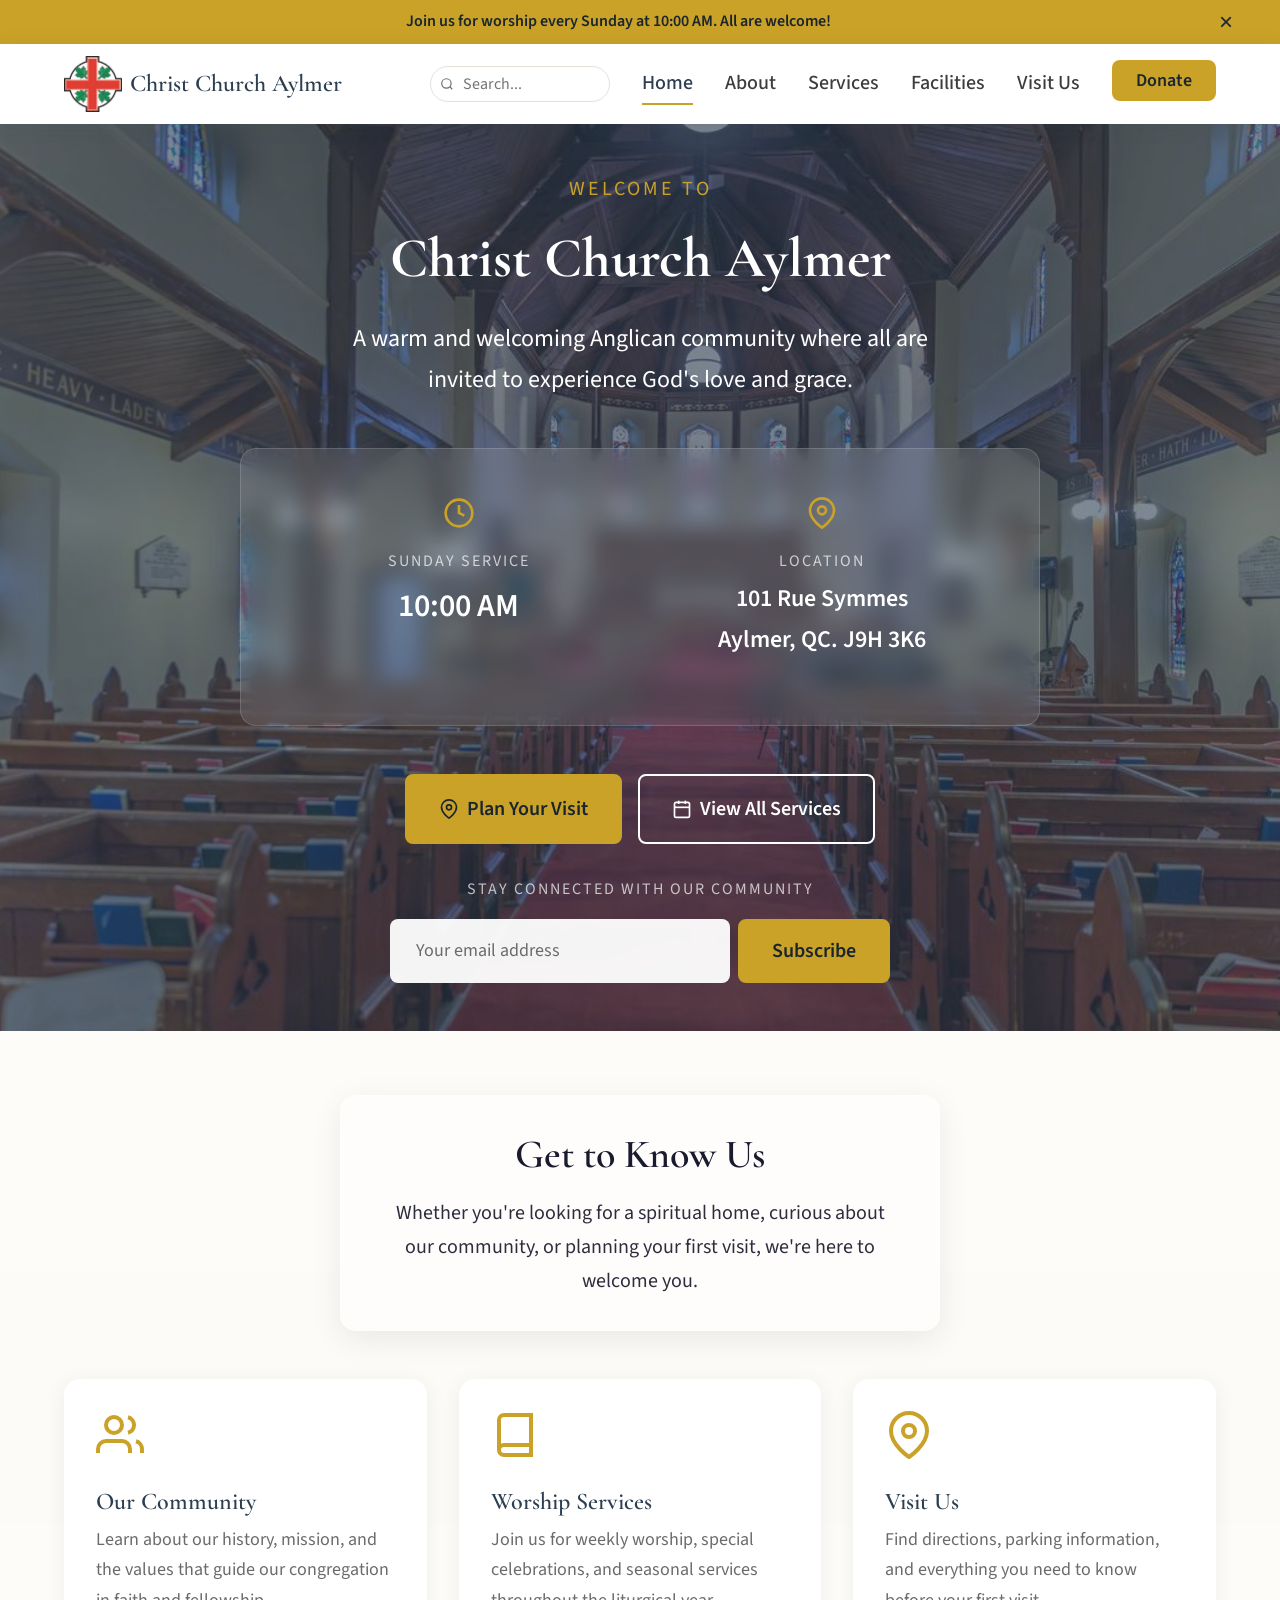
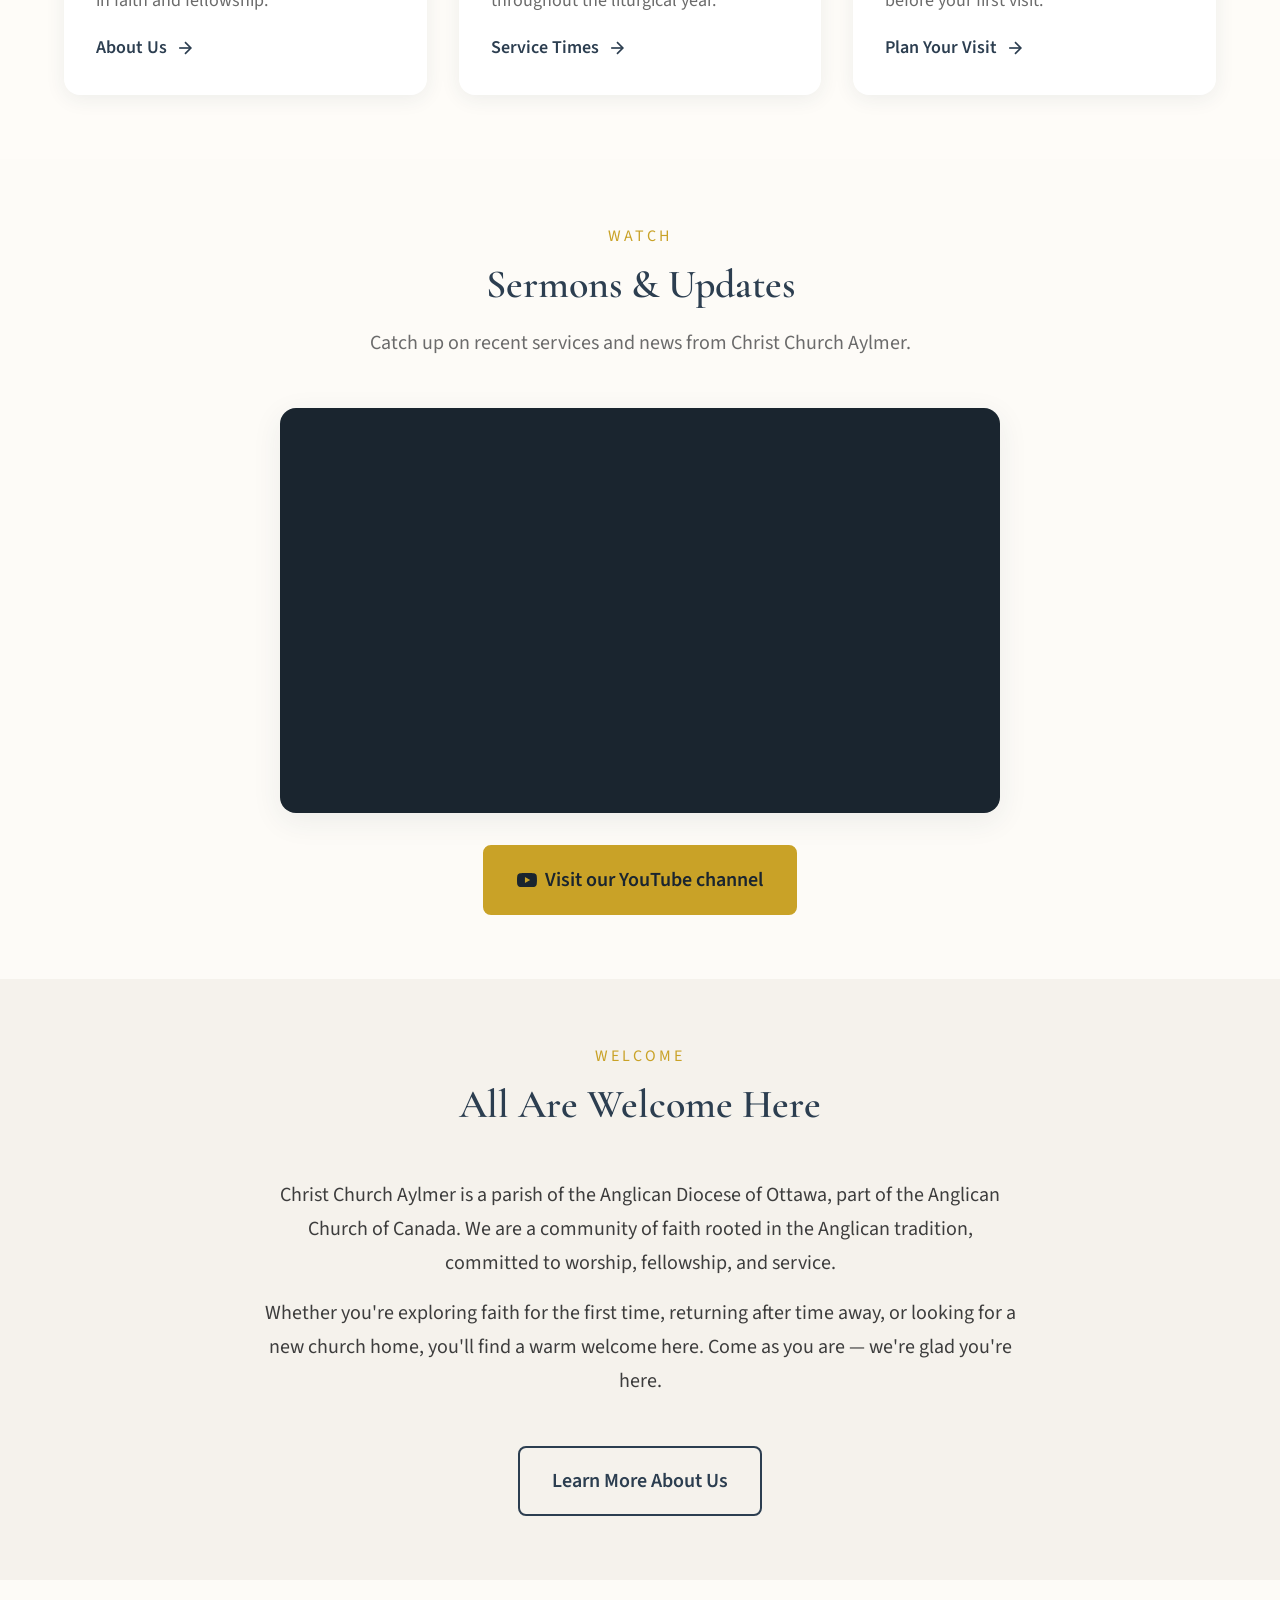
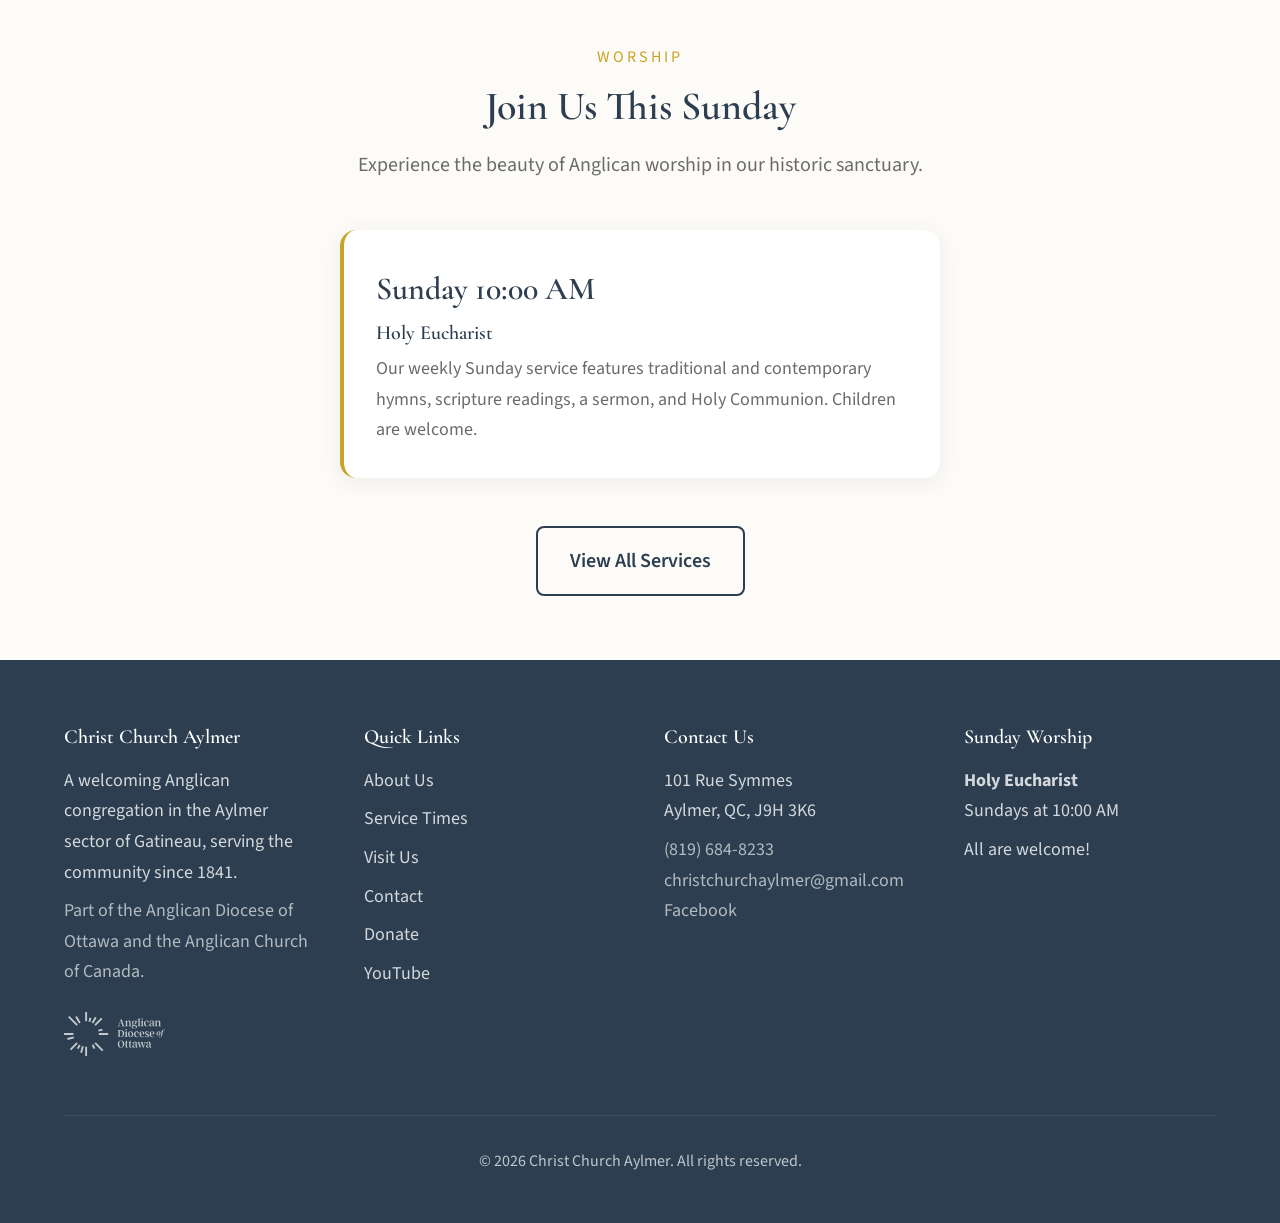
==== commit 76afa073: "Update site-wide alert banner to weekly Sunday worship Replace Easter-specific announcement with sta" ====
--- a/index.html
+++ b/index.html
@@ -24,7 +24,7 @@
   <!-- News alert banner -->
   <div class="alert-banner" role="region" aria-label="News and announcements">
     <div class="alert-banner__inner">
-      <p class="alert-banner__text">Join us for Easter Sunday at 10:00 AM April 5th. All are welcome!</p>
+      <p class="alert-banner__text">Join us for worship every Sunday at 10:00 AM. All are welcome!</p>
       <button type="button" class="alert-banner__dismiss" aria-label="Dismiss announcement">
         <span aria-hidden="true">&times;</span>
       </button>
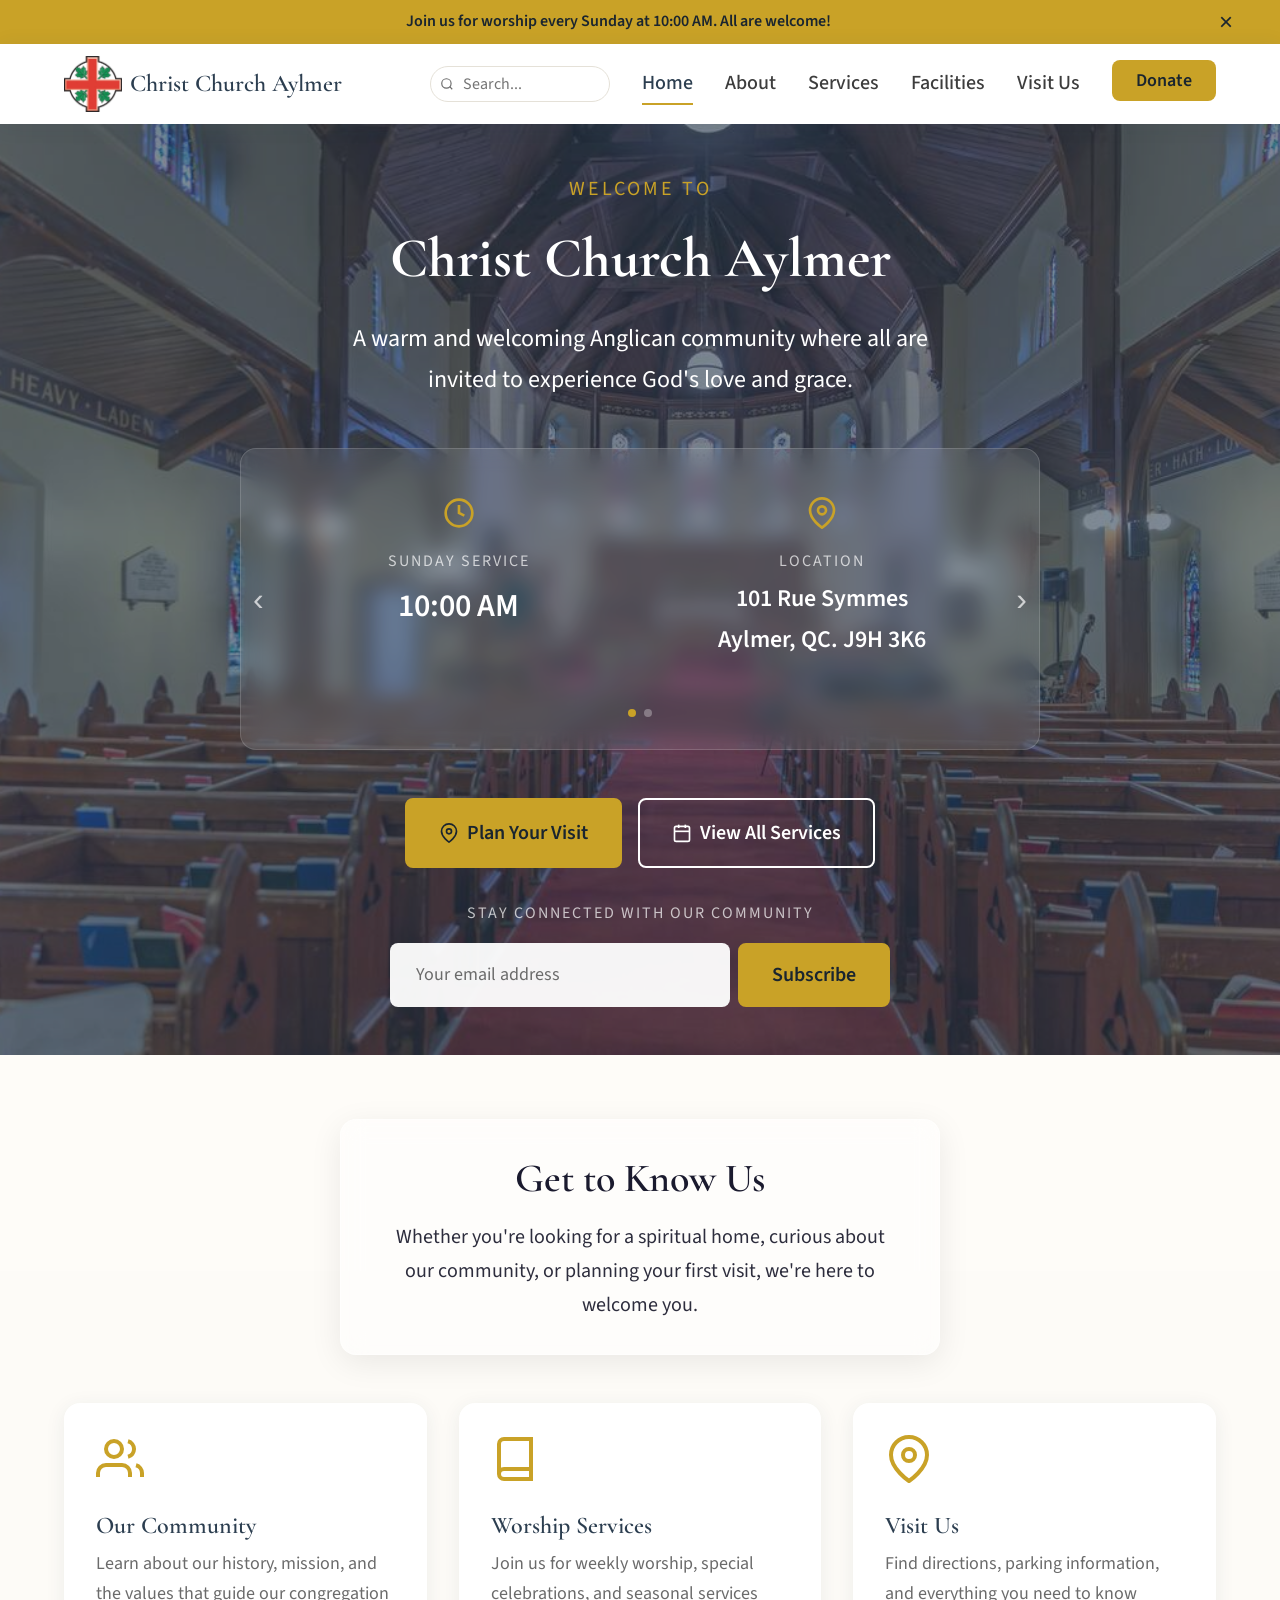
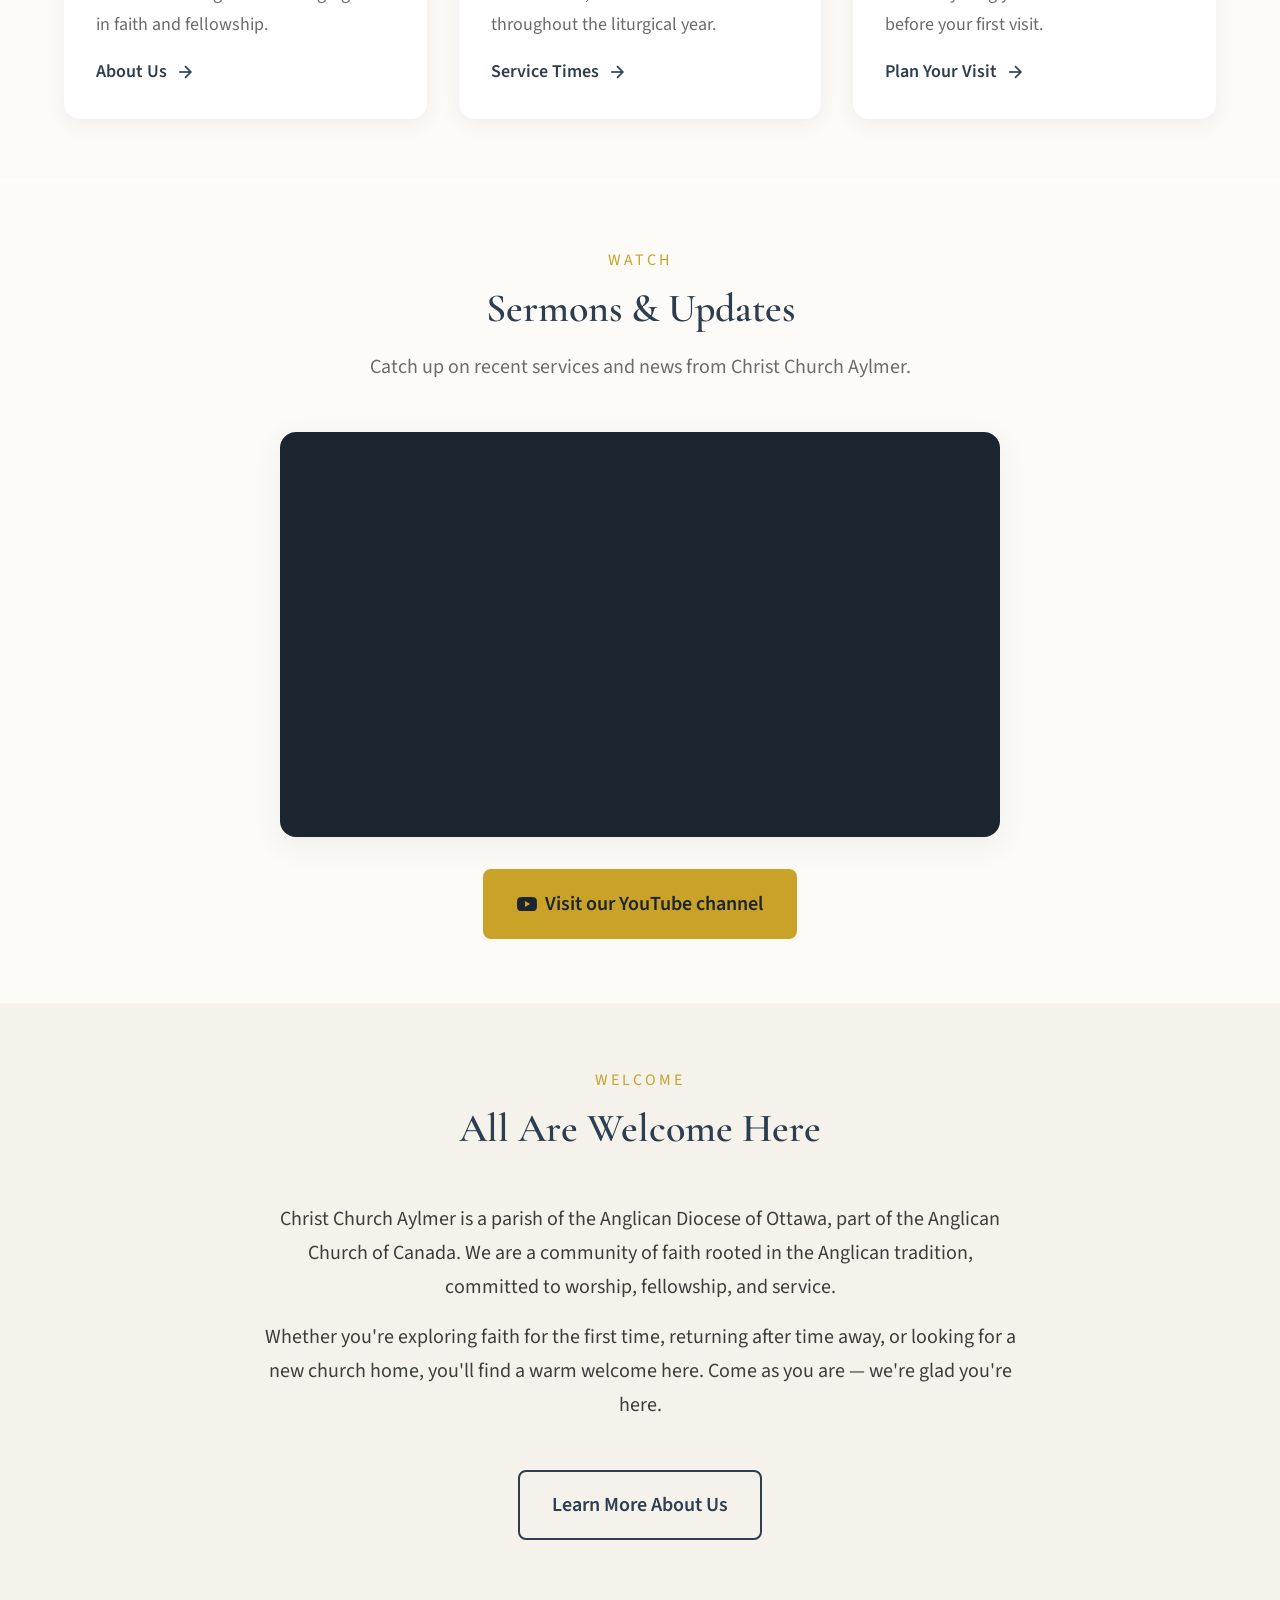
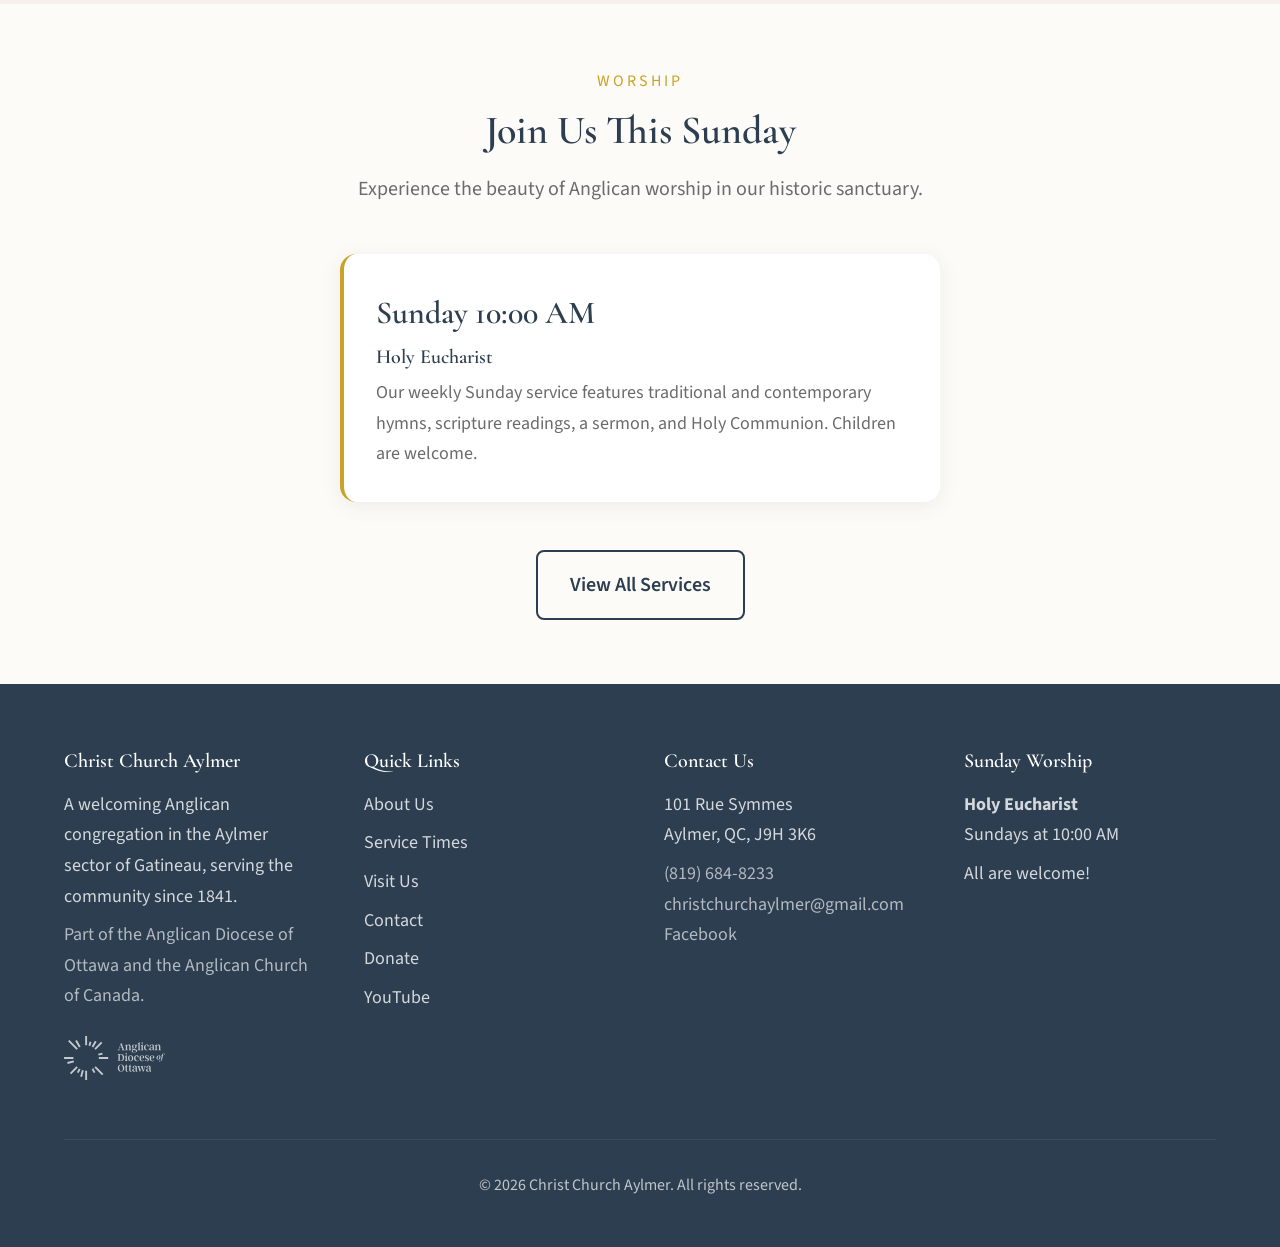
==== commit c4e18e64: "Add Spring Book & Bake Sale to hero carousel and events Include April 16–17 details, Gallery d'Aylme" ====
--- a/index.html
+++ b/index.html
@@ -106,6 +106,7 @@
 
         <!-- Essential Information Carousel -->
         <div class="hero__essentials" role="region" aria-label="Essential church information">
+          <button class="hero__essentials-prev" aria-label="Previous slide">&#8249;</button>
           <div class="hero__essentials-track">
             <!-- Slide 1: Service & Location -->
             <div class="hero__essentials-slide hero__essentials-slide--active">
@@ -128,6 +129,22 @@
                 </div>
               </div>
             </div>
+            <!-- Slide 2: Spring Book & Bake Sale -->
+            <div class="hero__essentials-slide">
+              <div class="hero__essential-item">
+                <svg class="hero__essential-icon" viewBox="0 0 24 24" fill="none" stroke="currentColor" stroke-width="2" aria-hidden="true">
+                  <path d="M12 2l3.09 6.26L22 9.27l-5 4.87 1.18 6.88L12 17.77l-6.18 3.25L7 14.14 2 9.27l6.91-1.01L12 2z"/>
+                </svg>
+                <p class="hero__essential-label">Spring Book &amp; Bake Sale</p>
+                <p class="hero__essential-value hero__essential-value--large">April 16&ndash;17 &bull; 10 AM&ndash;4 PM</p>
+                <p class="hero__essential-sub">Gallery d'Aylmer &mdash; 181 Principale St, Gatineau</p>
+              </div>
+            </div>
+          </div>
+          <button class="hero__essentials-next" aria-label="Next slide">&#8250;</button>
+          <div class="hero__essentials-dots">
+            <button class="hero__essentials-dot hero__essentials-dot--active" aria-label="Slide 1"></button>
+            <button class="hero__essentials-dot" aria-label="Slide 2"></button>
           </div>
         </div>
 
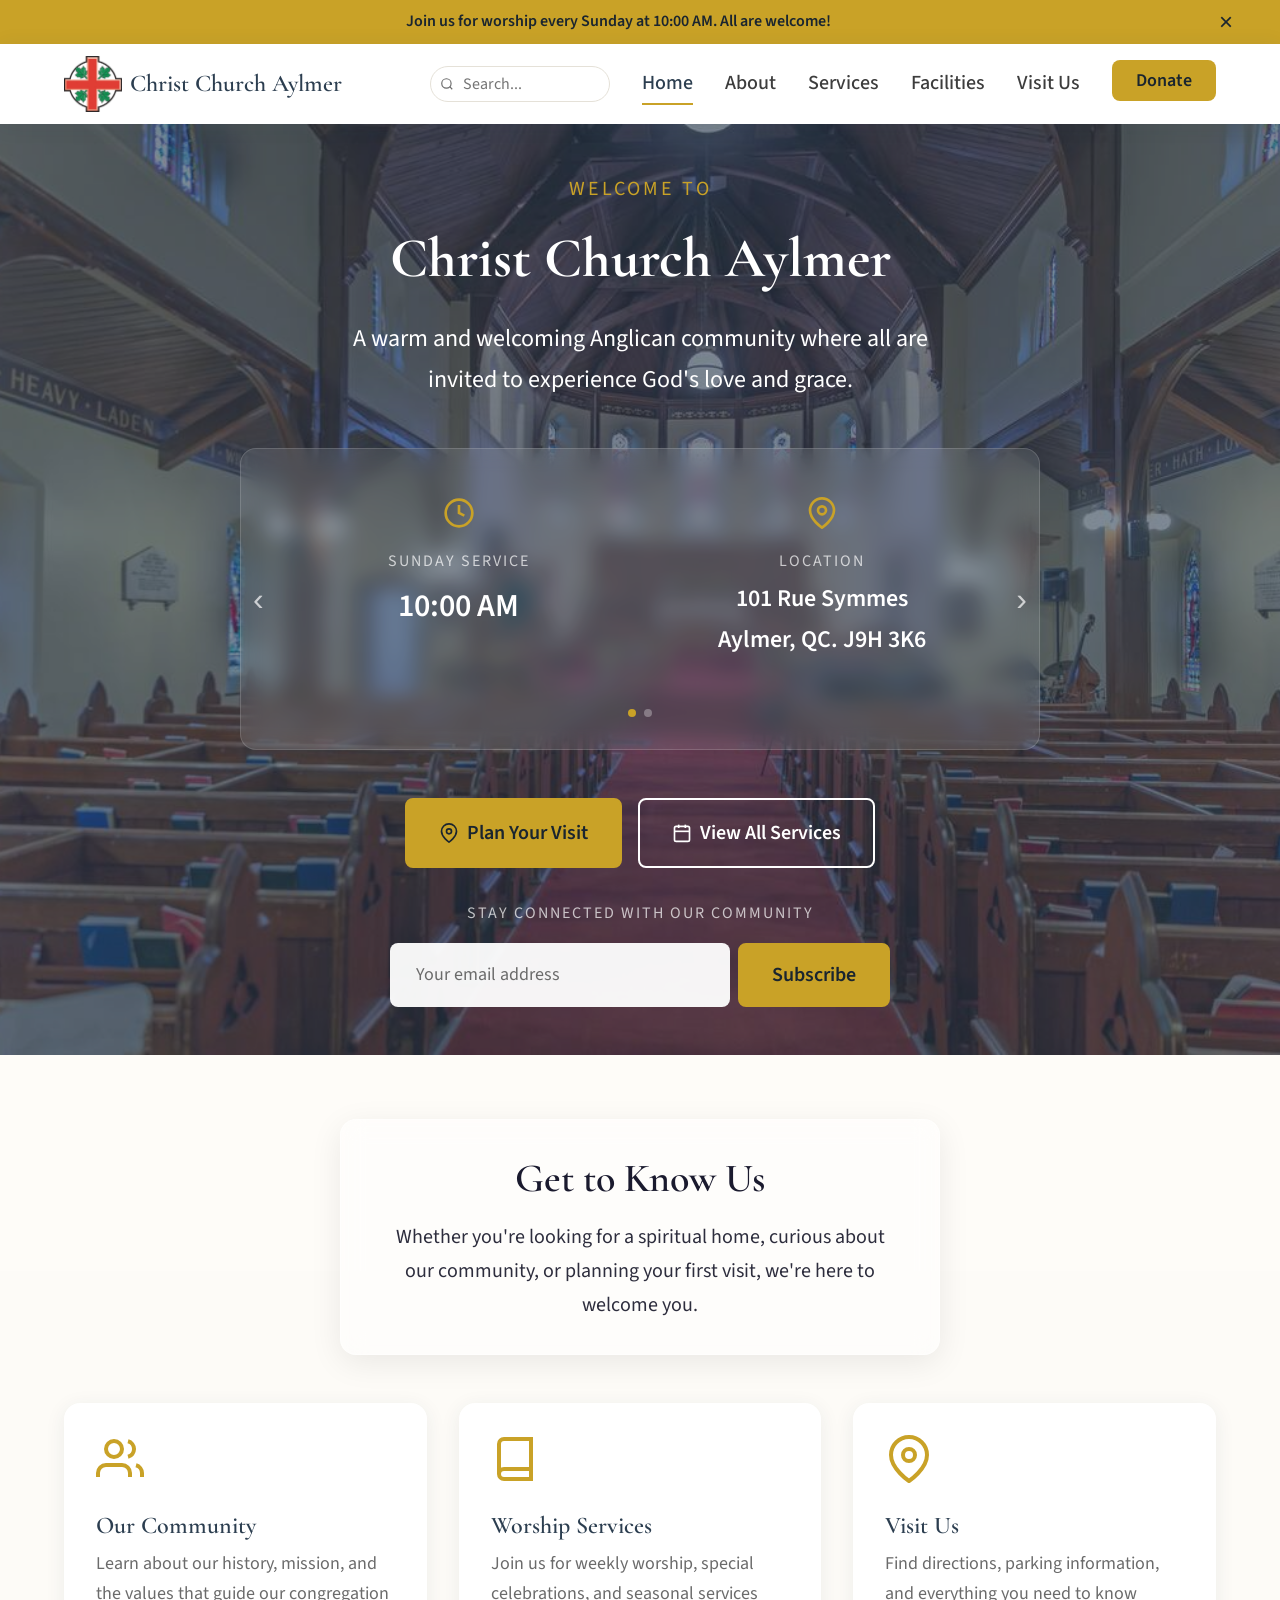
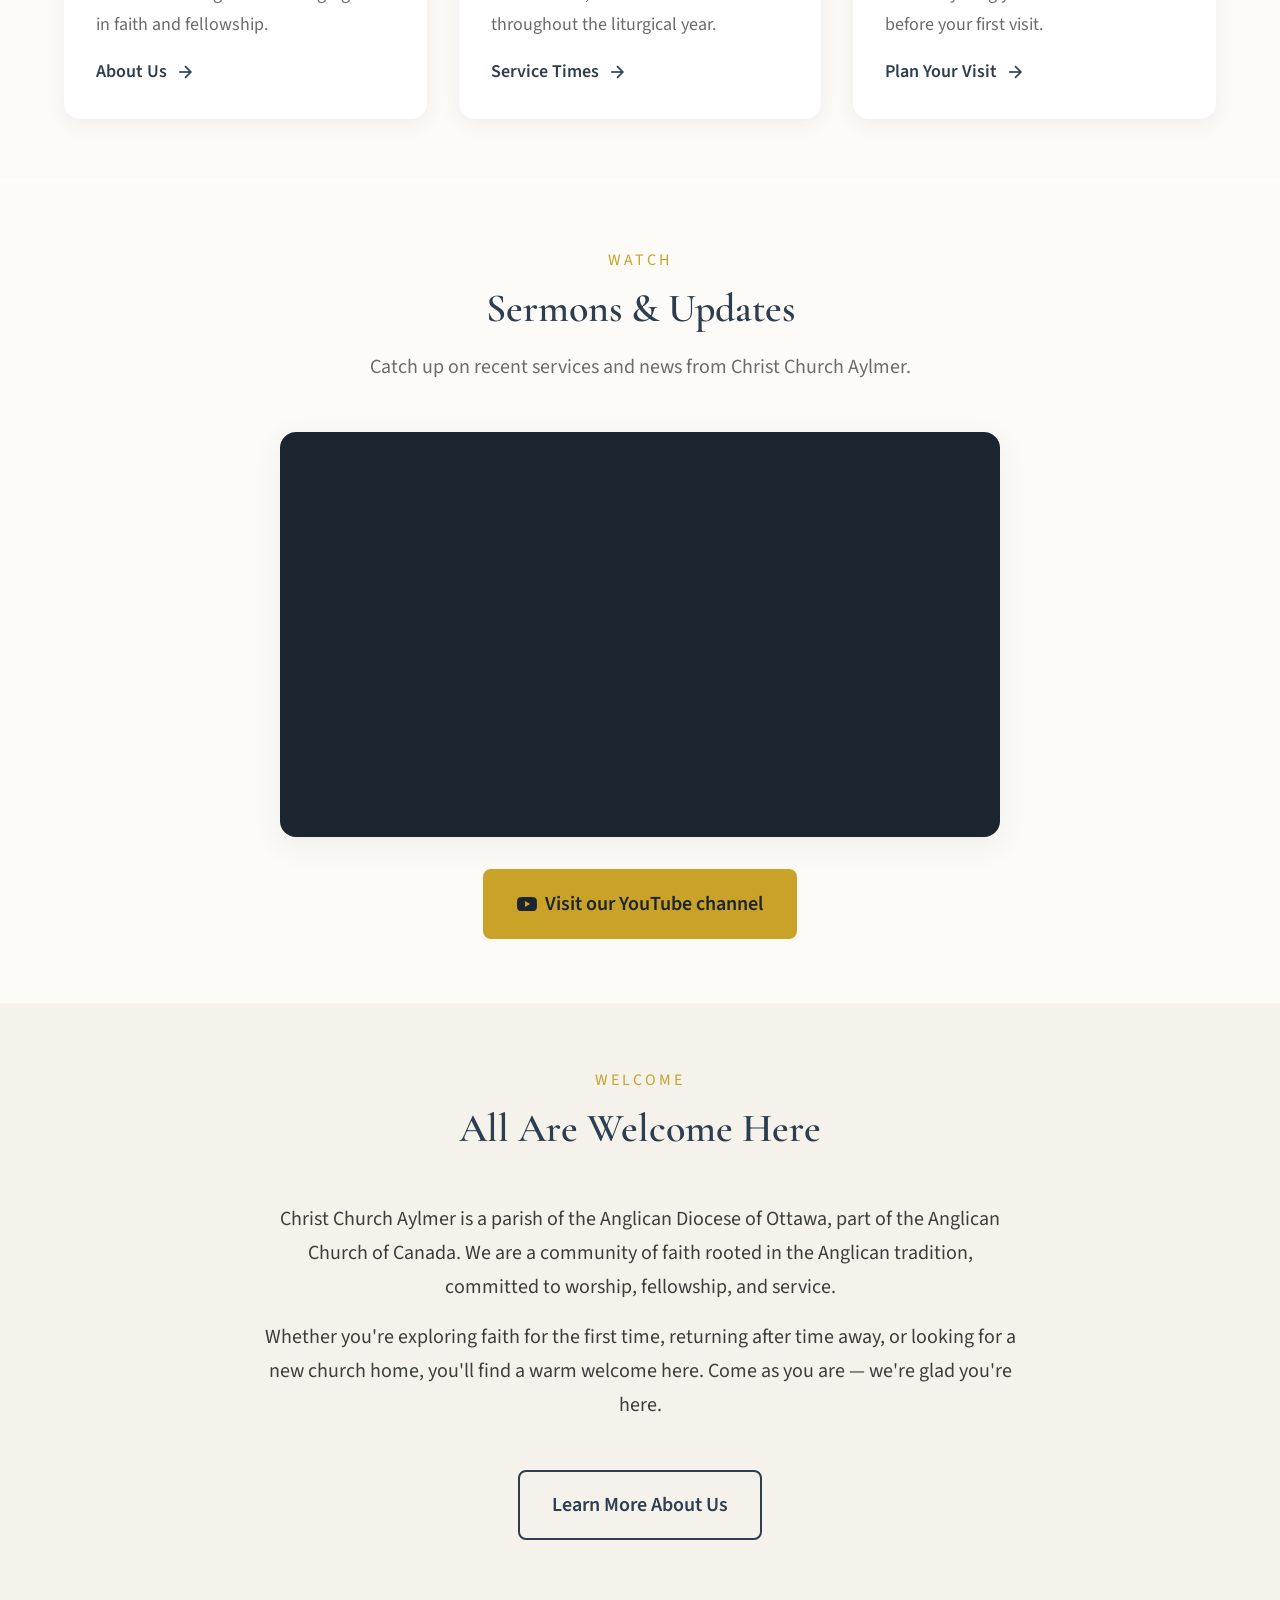
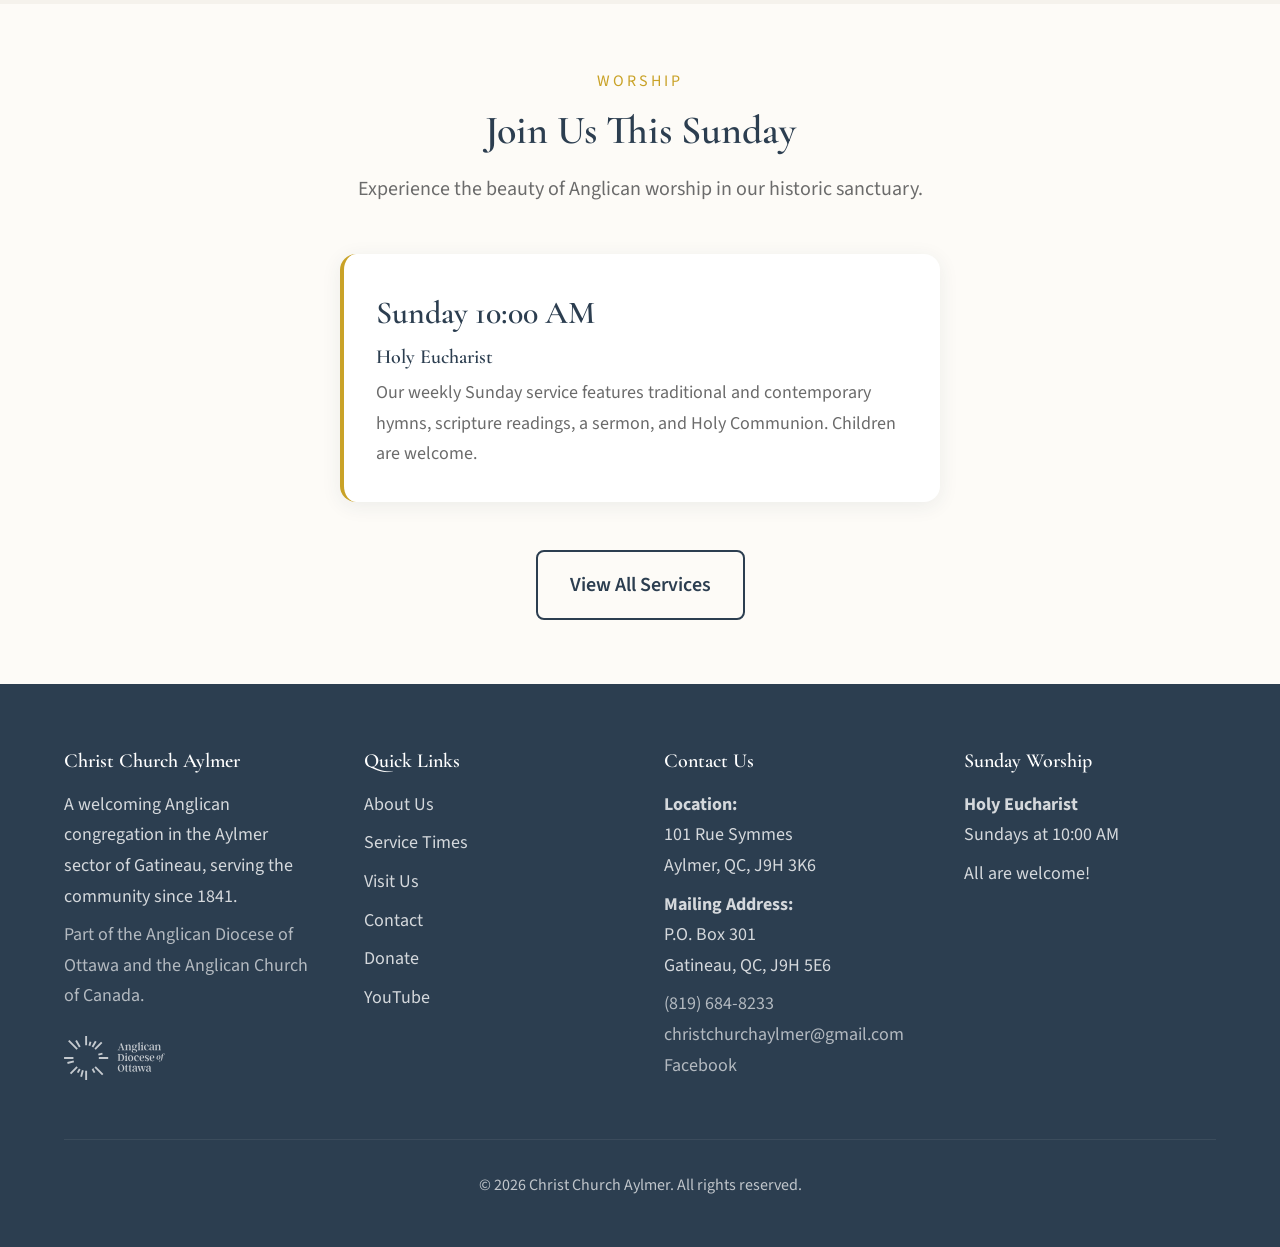
==== commit 477a3f69: "Add donation options and mailing address to site pages - Extend donate page with in-service giving a" ====
--- a/index.html
+++ b/index.html
@@ -396,7 +396,8 @@
         <!-- Contact Column -->
         <div class="footer__section">
           <h4>Contact Us</h4>
-          <p>101 Rue Symmes<br>Aylmer, QC, J9H 3K6</p>
+          <p><strong>Location:</strong><br>101 Rue Symmes<br>Aylmer, QC, J9H 3K6</p>
+          <p><strong>Mailing Address:</strong><br>P.O. Box 301<br>Gatineau, QC, J9H 5E6</p>
           <p>
             <a href="tel:+18196848233">(819) 684-8233</a><br>
             <a href="mailto:christchurchaylmer@gmail.com">christchurchaylmer@gmail.com</a><br>
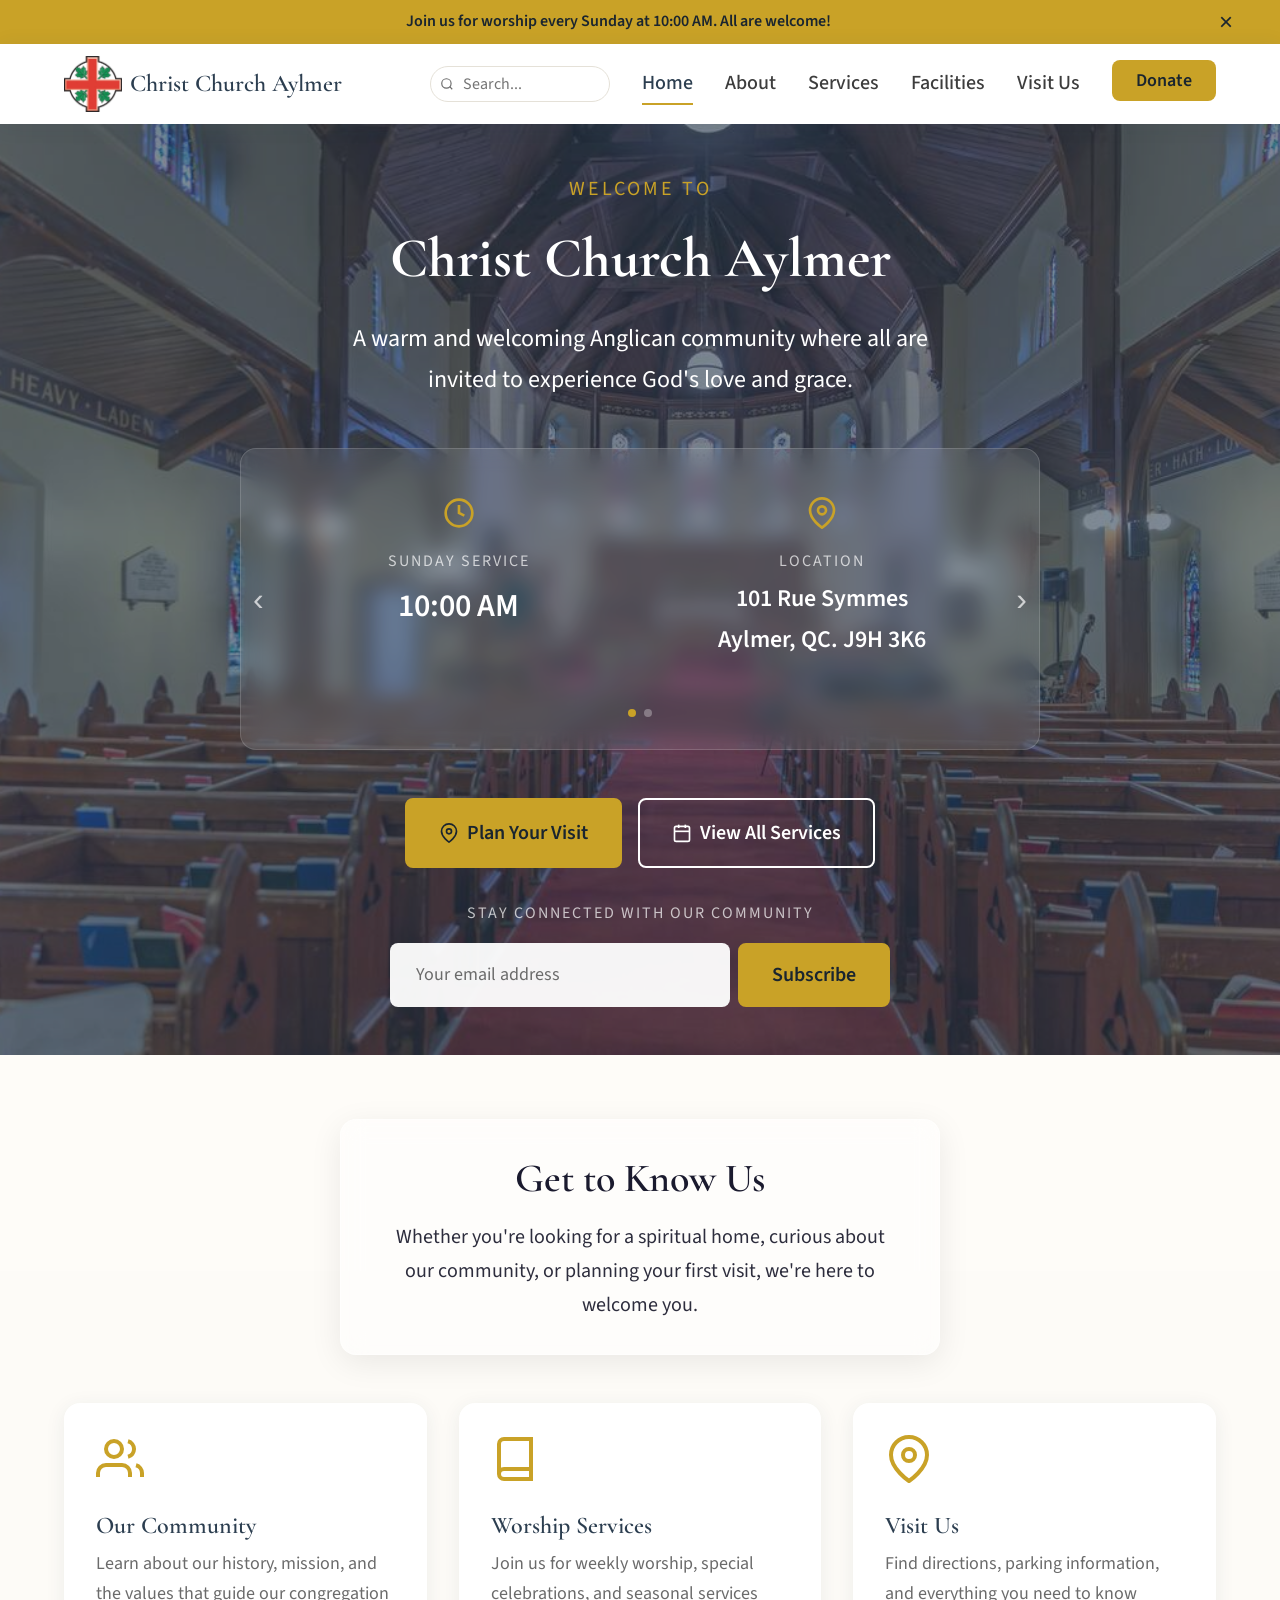
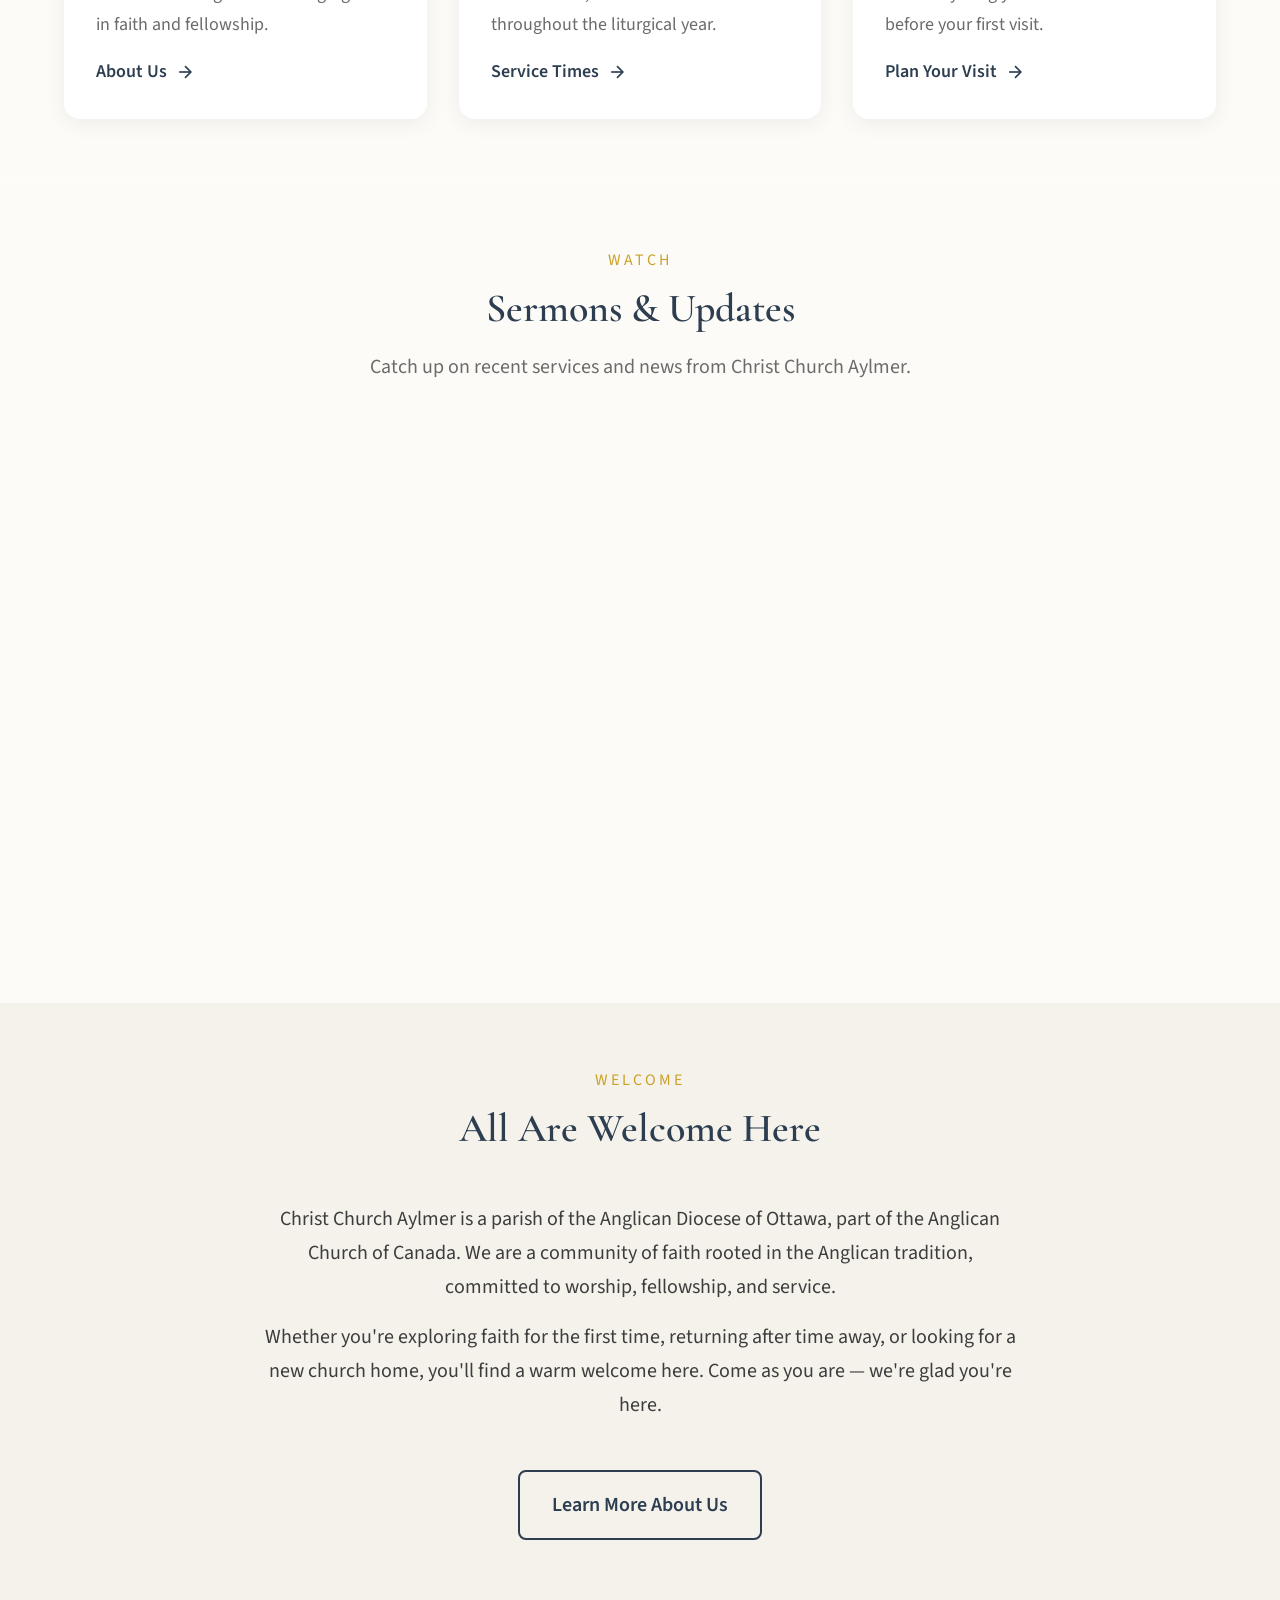
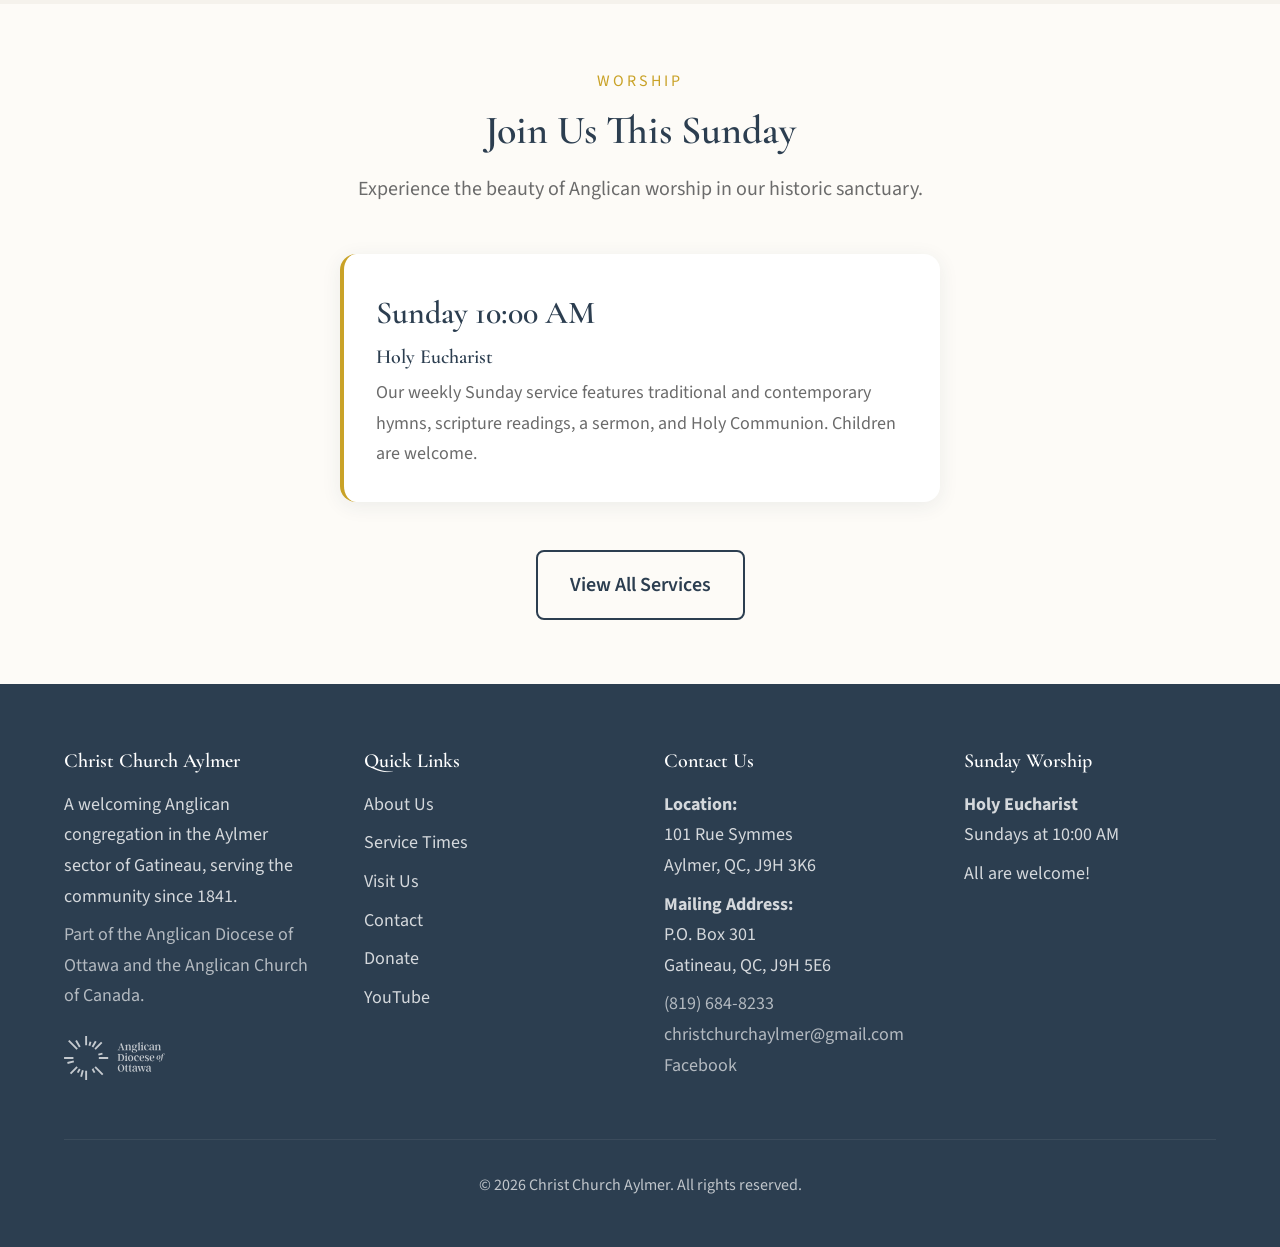
==== commit 78099936: "Update contact details across site pages Align contact/location content updates in core public pages" ====
--- a/index.html
+++ b/index.html
@@ -137,7 +137,7 @@
                 </svg>
                 <p class="hero__essential-label">Spring Book &amp; Bake Sale</p>
                 <p class="hero__essential-value hero__essential-value--large">April 16&ndash;17 &bull; 10 AM&ndash;4 PM</p>
-                <p class="hero__essential-sub">Gallery d'Aylmer &mdash; 181 Principale St, Gatineau</p>
+                <p class="hero__essential-sub">Galerie d'Aylmer &mdash; 181 Principale St, Gatineau</p>
               </div>
             </div>
           </div>
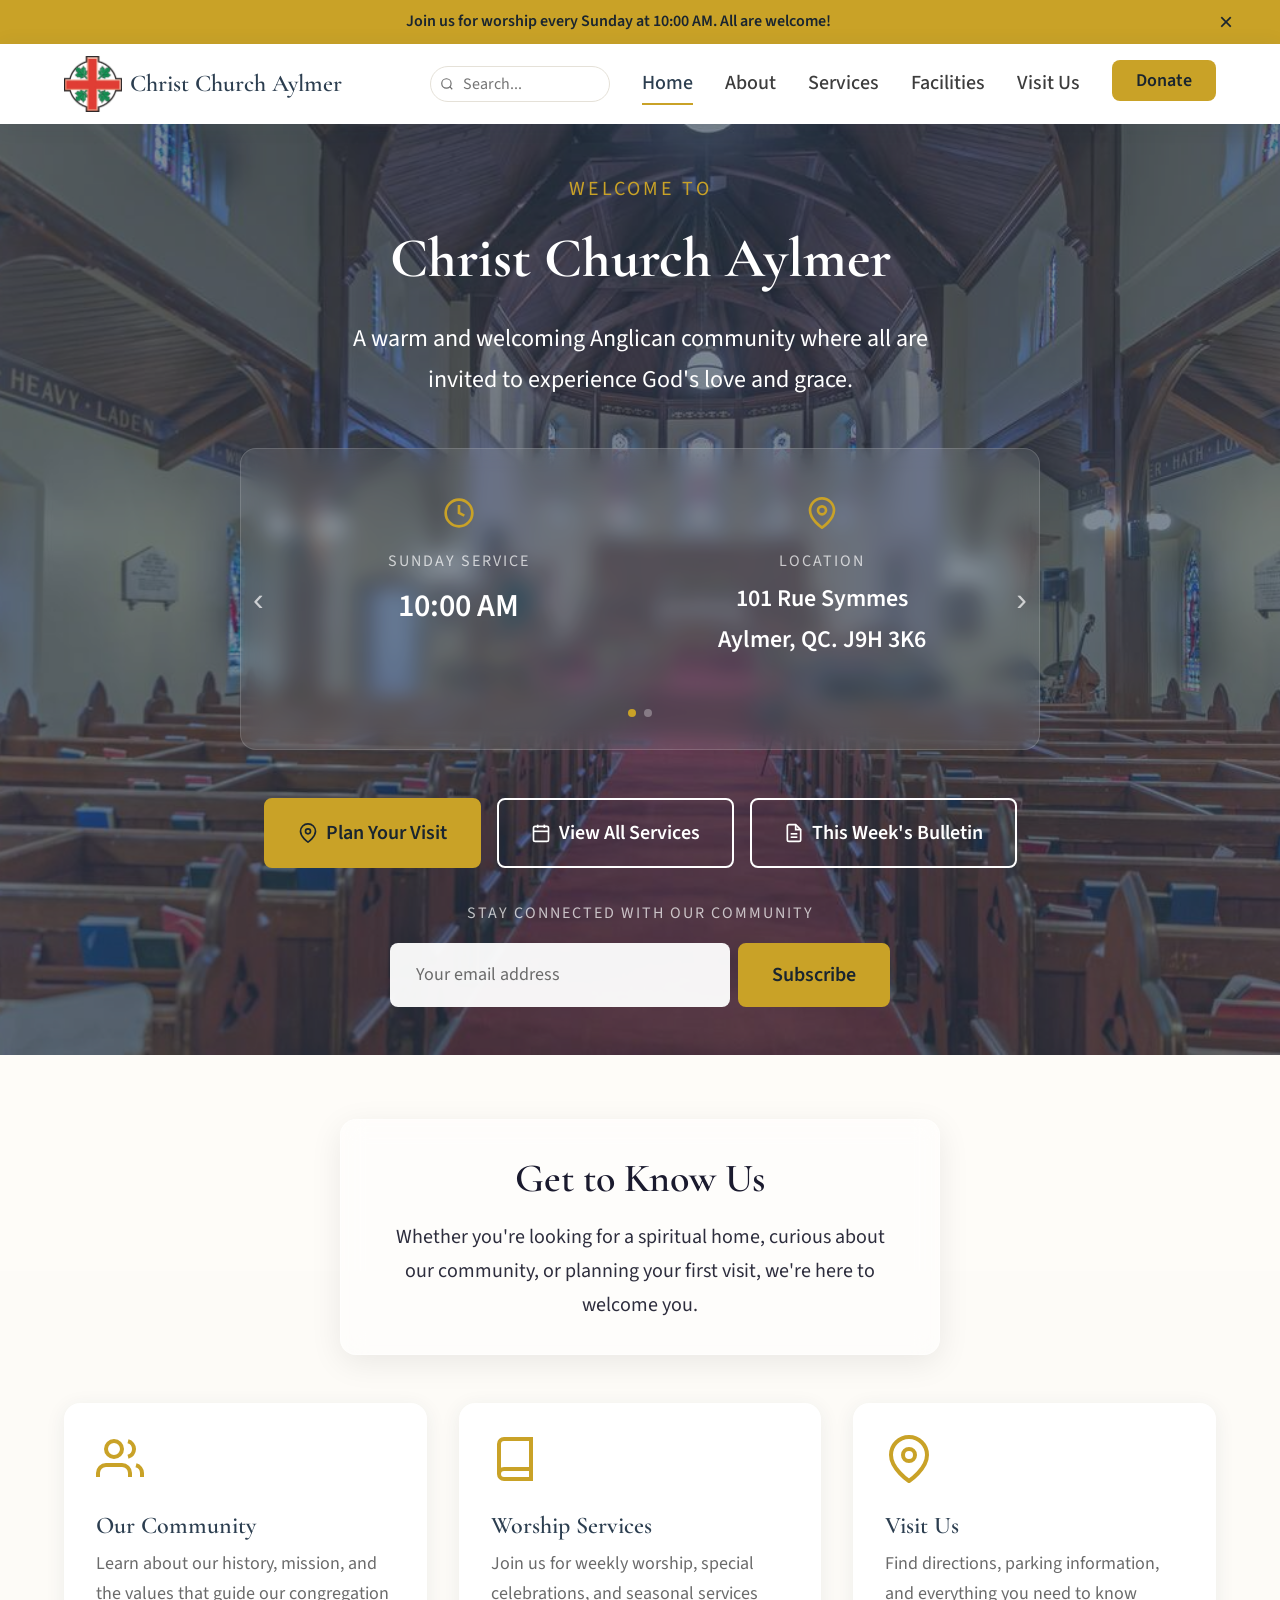
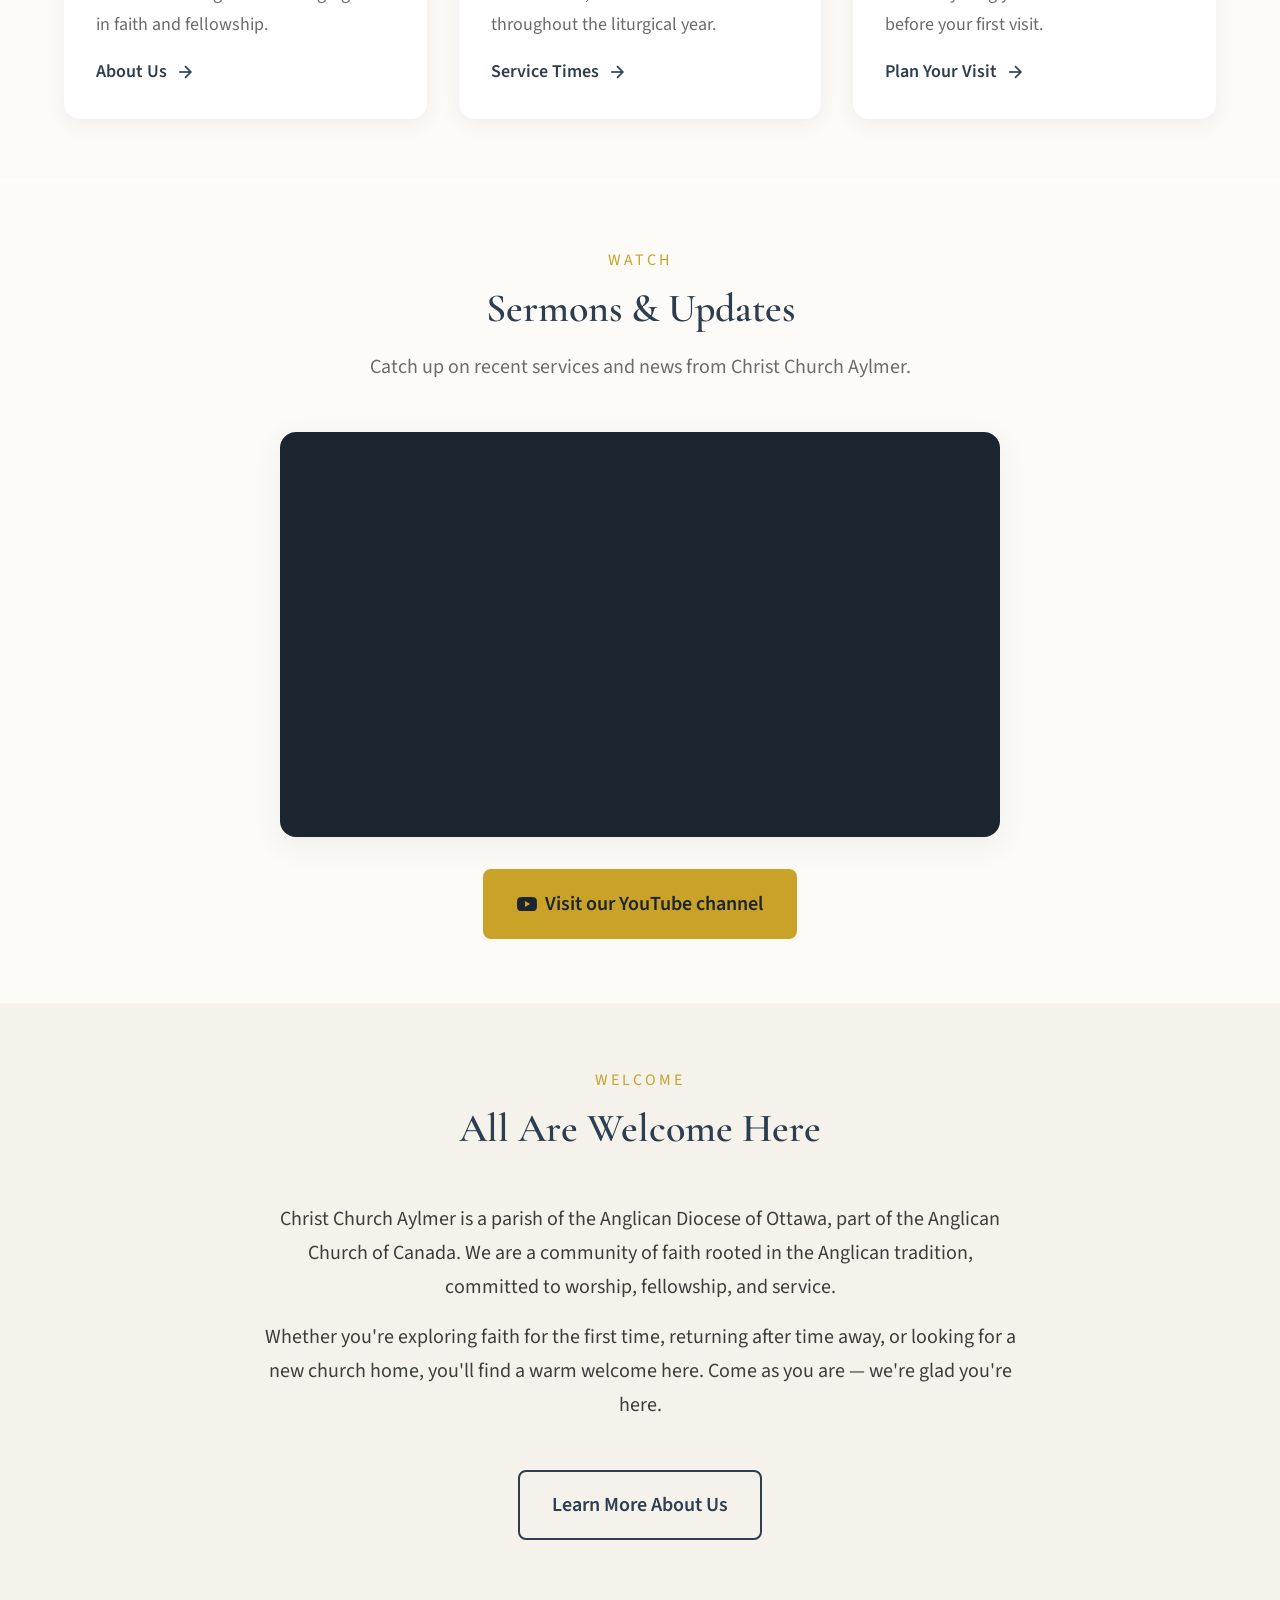
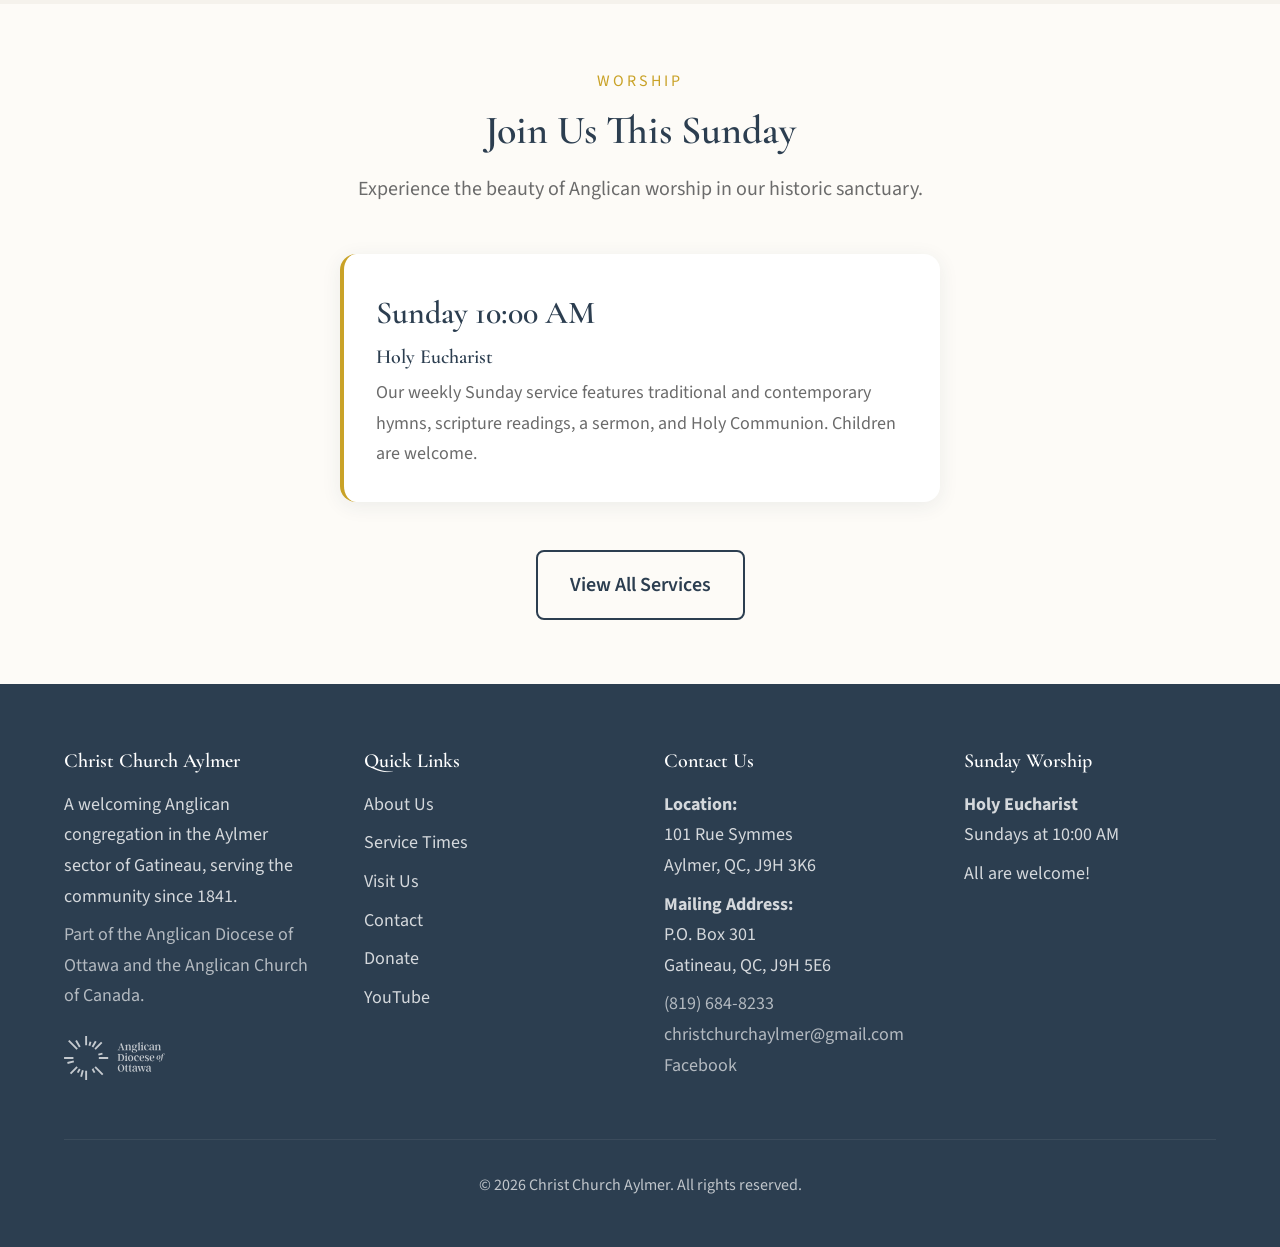
==== commit 6ca3a1ed: "Update Plant & Yard Sale promo and bulletin link - Swap hero slide and services event from book sale" ====
--- a/index.html
+++ b/index.html
@@ -129,15 +129,16 @@
                 </div>
               </div>
             </div>
-            <!-- Slide 2: Spring Book & Bake Sale -->
+            <!-- Slide 2: Plant & Yard Sale -->
             <div class="hero__essentials-slide">
               <div class="hero__essential-item">
                 <svg class="hero__essential-icon" viewBox="0 0 24 24" fill="none" stroke="currentColor" stroke-width="2" aria-hidden="true">
-                  <path d="M12 2l3.09 6.26L22 9.27l-5 4.87 1.18 6.88L12 17.77l-6.18 3.25L7 14.14 2 9.27l6.91-1.01L12 2z"/>
+                  <path d="M12 2C8 6 6 10 6 14a6 6 0 0 0 12 0c0-4-2-8-6-12z"/>
+                  <path d="M12 14v8"/>
                 </svg>
-                <p class="hero__essential-label">Spring Book &amp; Bake Sale</p>
-                <p class="hero__essential-value hero__essential-value--large">April 16&ndash;17 &bull; 10 AM&ndash;4 PM</p>
-                <p class="hero__essential-sub">Galerie d'Aylmer &mdash; 181 Principale St, Gatineau</p>
+                <p class="hero__essential-label">Plant &amp; Yard Sale</p>
+                <p class="hero__essential-value hero__essential-value--large">Saturday, May 30th</p>
+                <p class="hero__essential-sub">Outside the church hall</p>
               </div>
             </div>
           </div>
@@ -165,6 +166,15 @@
               <line x1="3" y1="10" x2="21" y2="10"/>
             </svg>
             View All Services
+          </a>
+          <a href="https://drive.google.com/file/d/1wy3r53-0-tG-mgisKRqelH48kuc864bH/view" target="_blank" rel="noopener noreferrer" class="btn btn--secondary">
+            <svg width="20" height="20" viewBox="0 0 24 24" fill="none" stroke="currentColor" stroke-width="2" aria-hidden="true">
+              <path d="M14 2H6a2 2 0 0 0-2 2v16a2 2 0 0 0 2 2h12a2 2 0 0 0 2-2V8z"/>
+              <polyline points="14 2 14 8 20 8"/>
+              <line x1="16" y1="13" x2="8" y2="13"/>
+              <line x1="16" y1="17" x2="8" y2="17"/>
+            </svg>
+            This Week's Bulletin
           </a>
         </div>
 
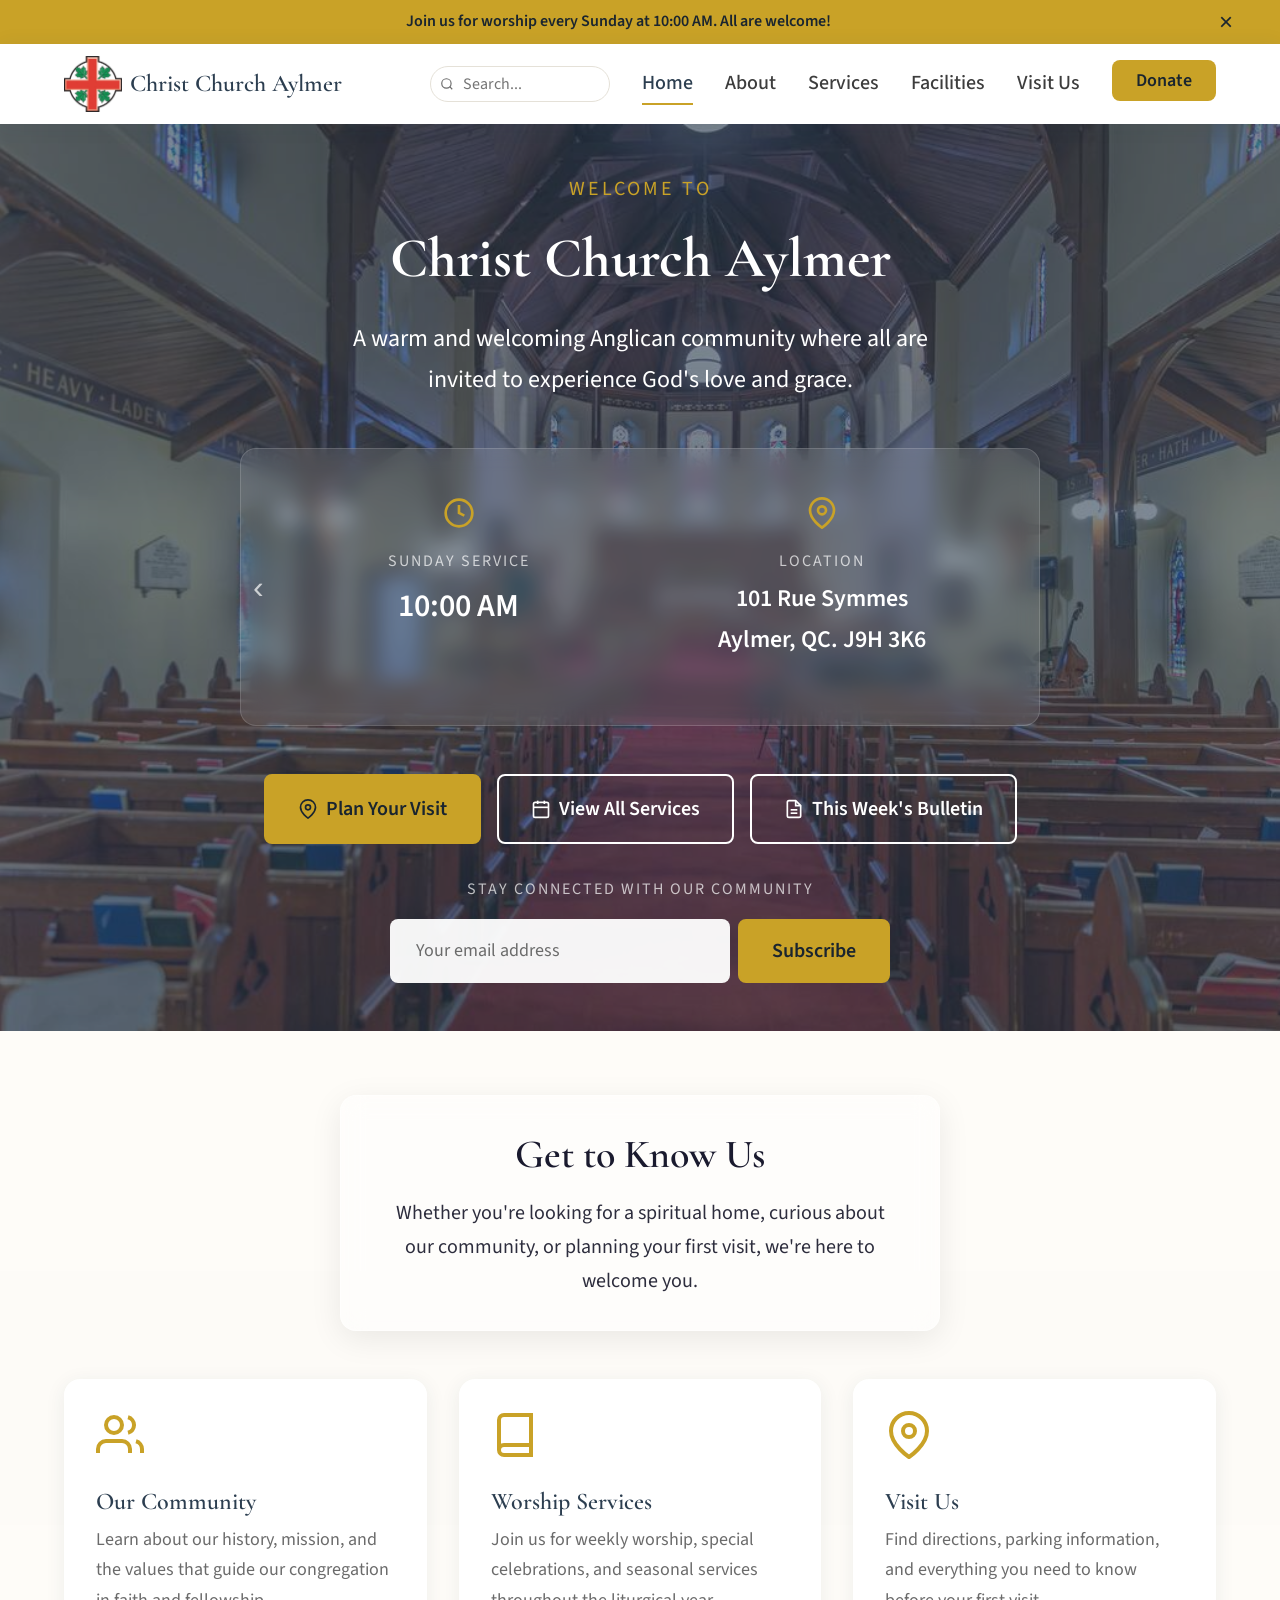
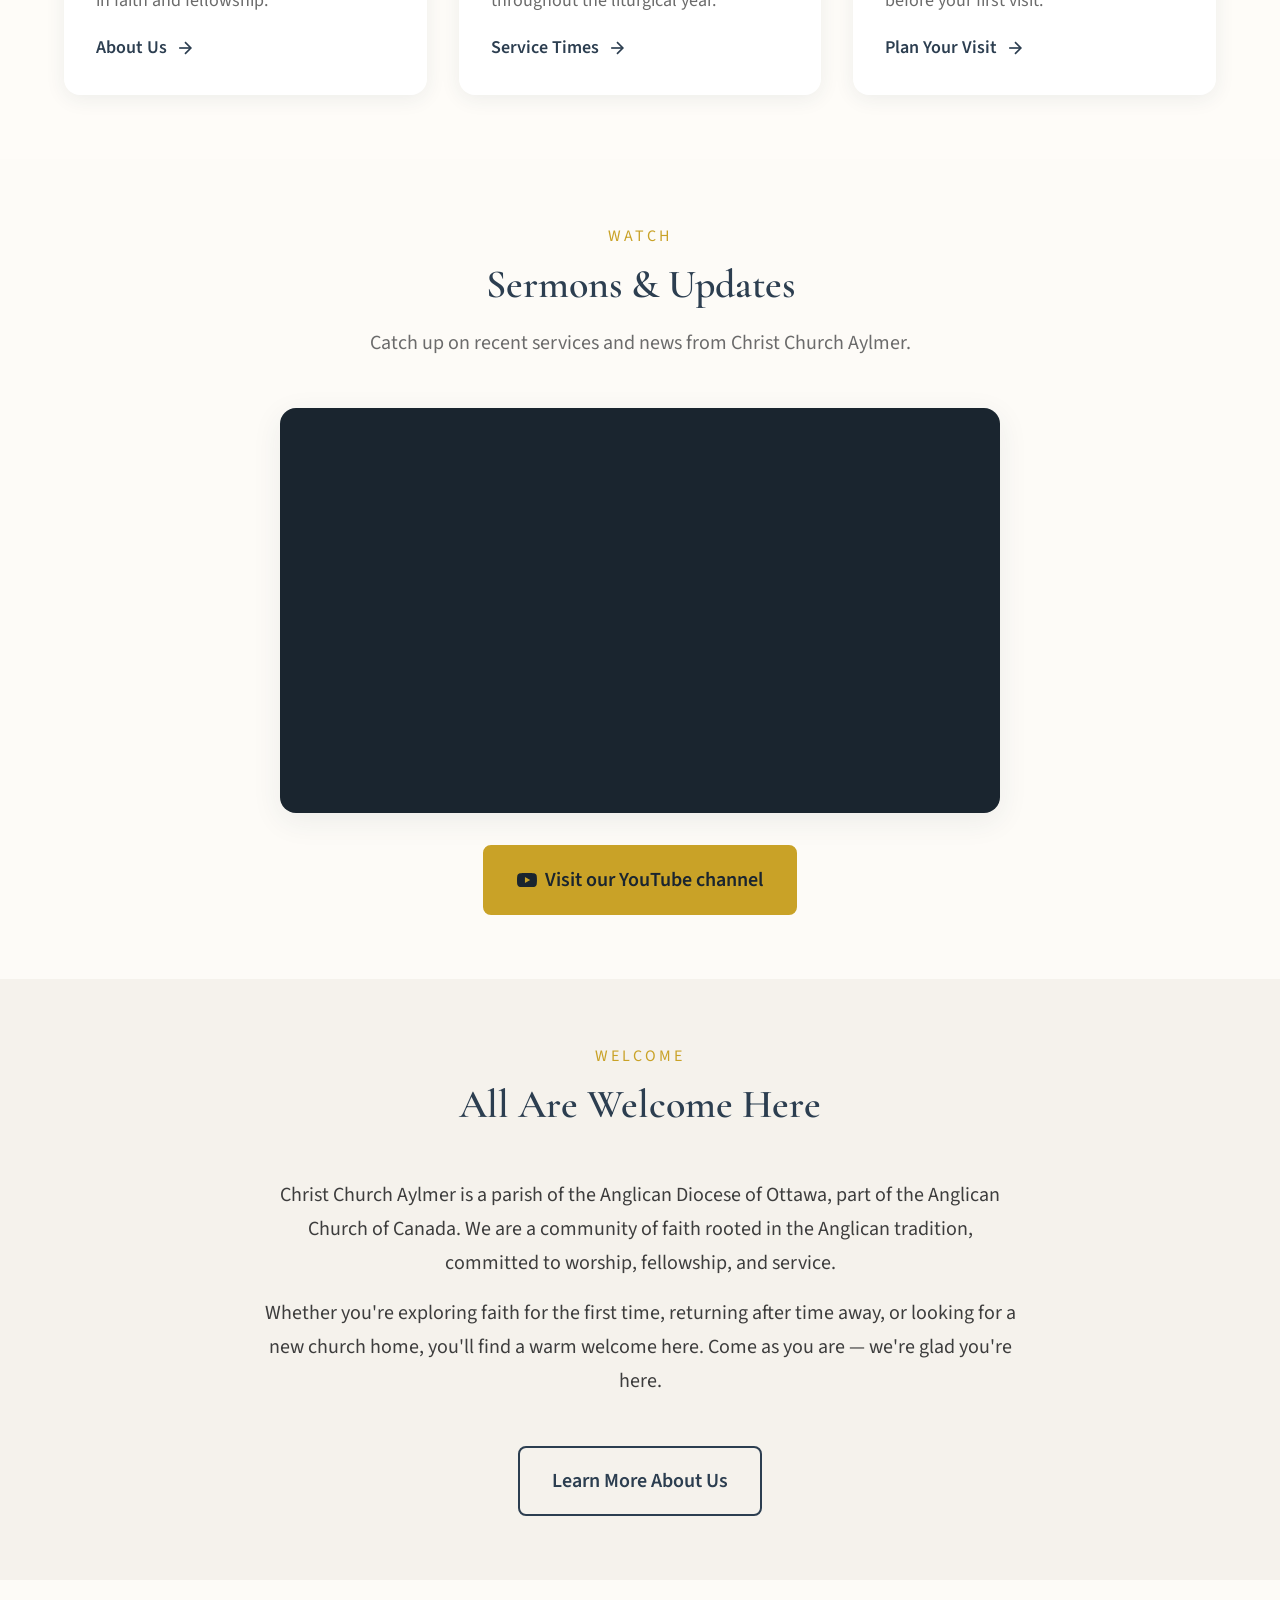
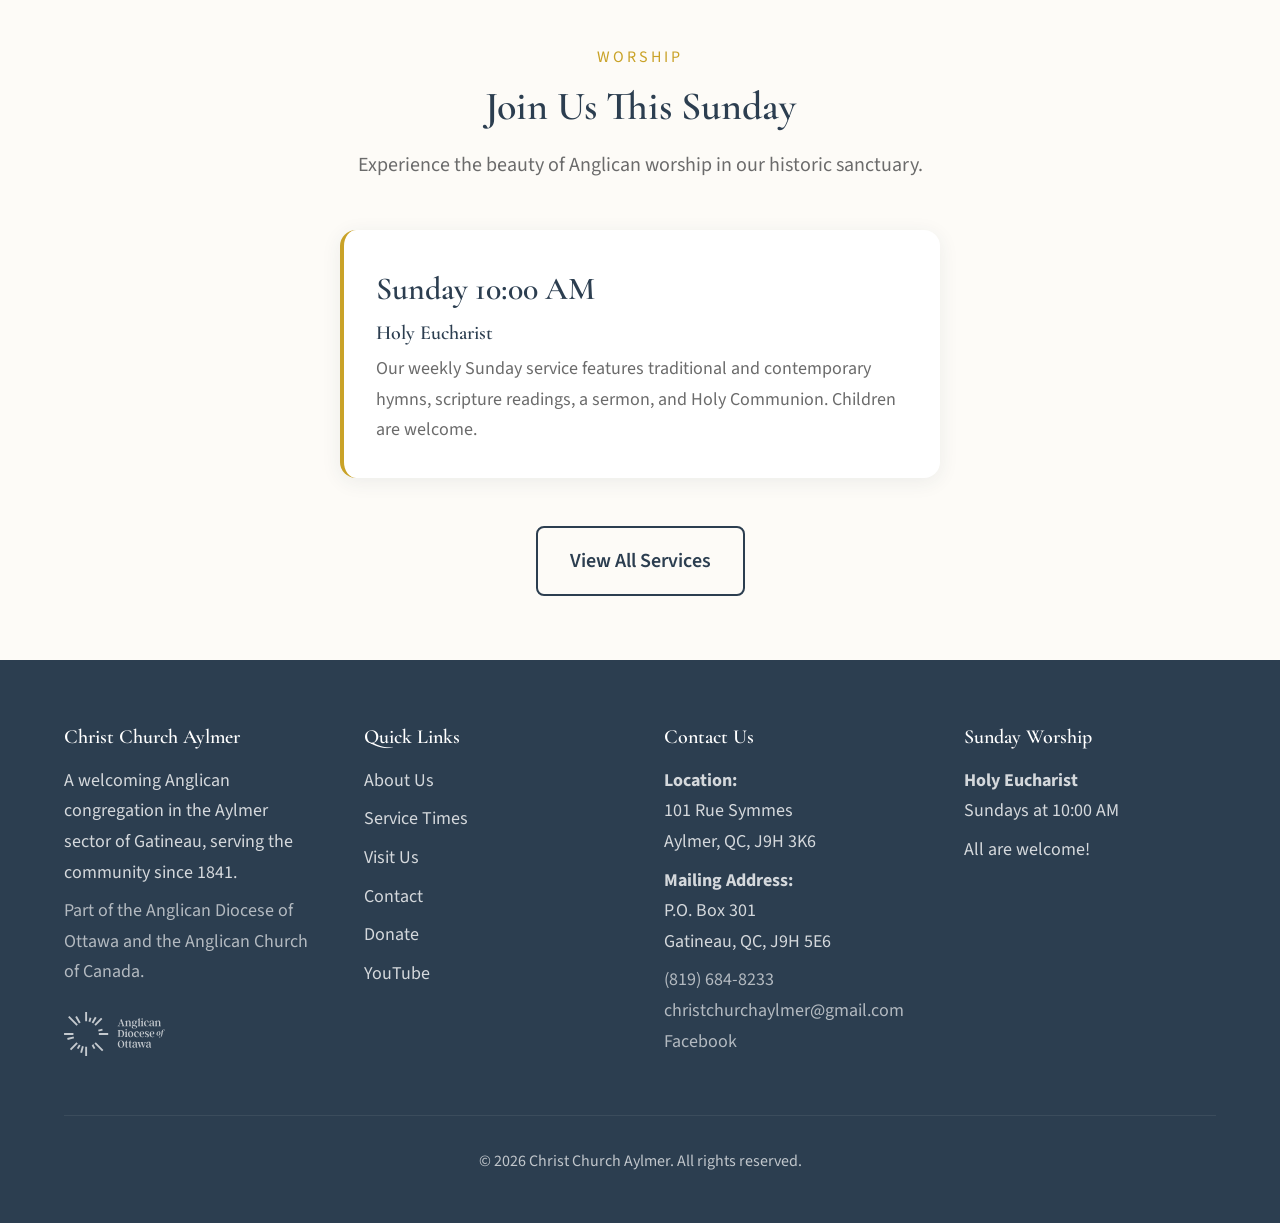
==== commit edd63499: "Remove Plant & Yard Sale promos after event - Drop hero carousel slide and controls on the home page" ====
--- a/index.html
+++ b/index.html
@@ -129,23 +129,6 @@
                 </div>
               </div>
             </div>
-            <!-- Slide 2: Plant & Yard Sale -->
-            <div class="hero__essentials-slide">
-              <div class="hero__essential-item">
-                <svg class="hero__essential-icon" viewBox="0 0 24 24" fill="none" stroke="currentColor" stroke-width="2" aria-hidden="true">
-                  <path d="M12 2C8 6 6 10 6 14a6 6 0 0 0 12 0c0-4-2-8-6-12z"/>
-                  <path d="M12 14v8"/>
-                </svg>
-                <p class="hero__essential-label">Plant &amp; Yard Sale</p>
-                <p class="hero__essential-value hero__essential-value--large">Saturday, May 30th</p>
-                <p class="hero__essential-sub">Outside the church hall</p>
-              </div>
-            </div>
-          </div>
-          <button class="hero__essentials-next" aria-label="Next slide">&#8250;</button>
-          <div class="hero__essentials-dots">
-            <button class="hero__essentials-dot hero__essentials-dot--active" aria-label="Slide 1"></button>
-            <button class="hero__essentials-dot" aria-label="Slide 2"></button>
           </div>
         </div>
 
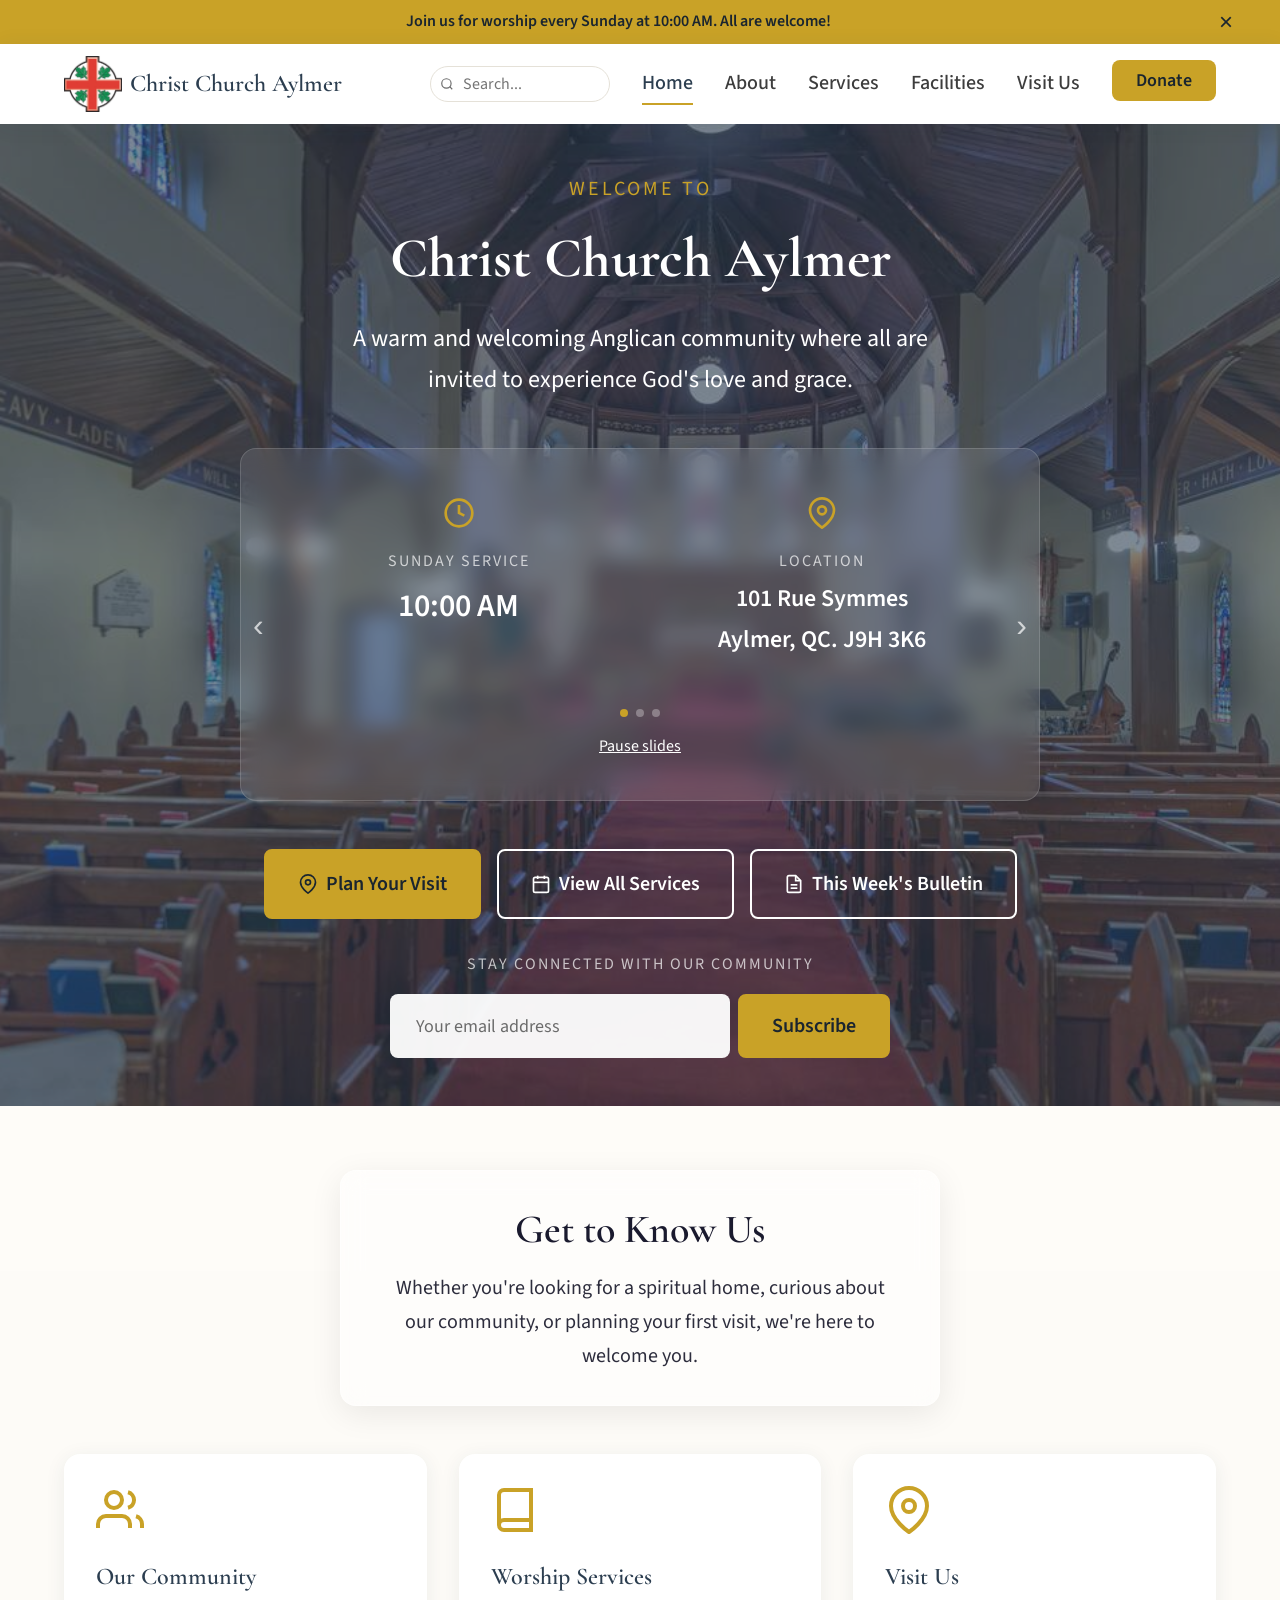
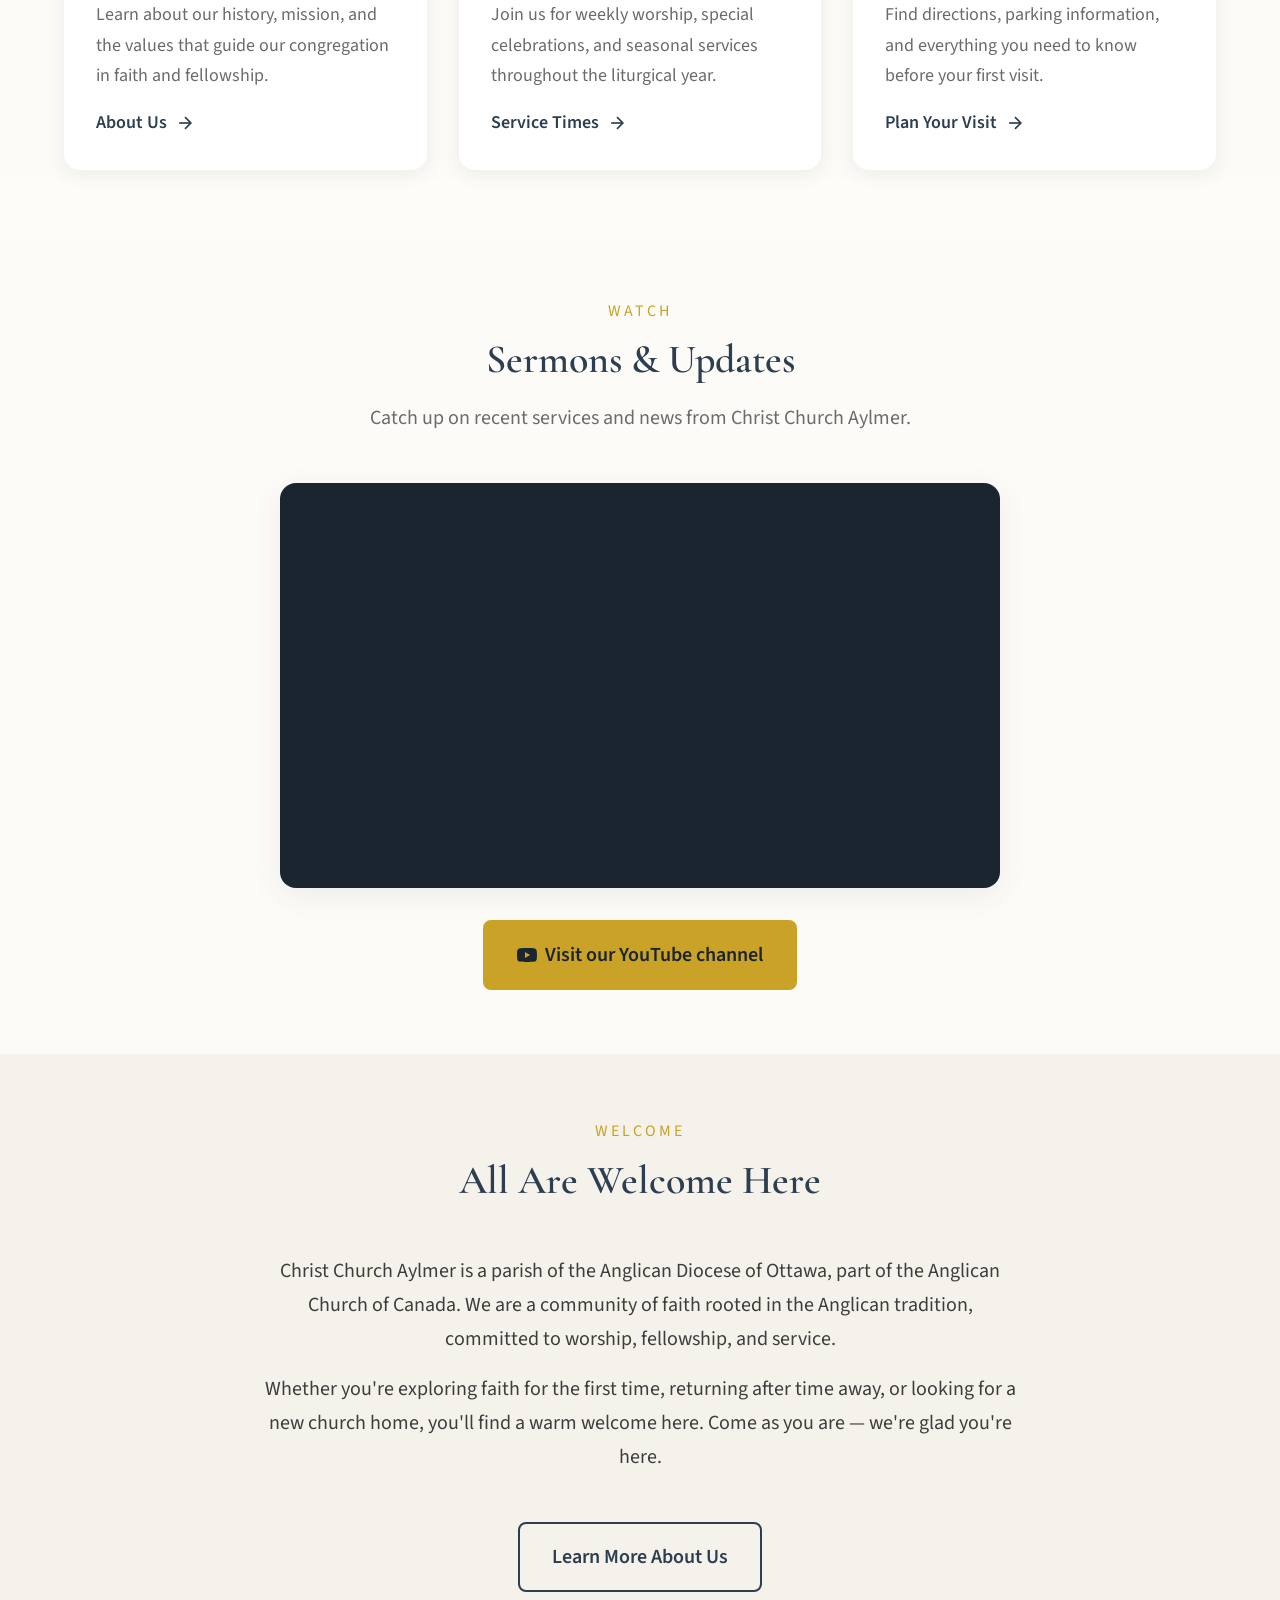
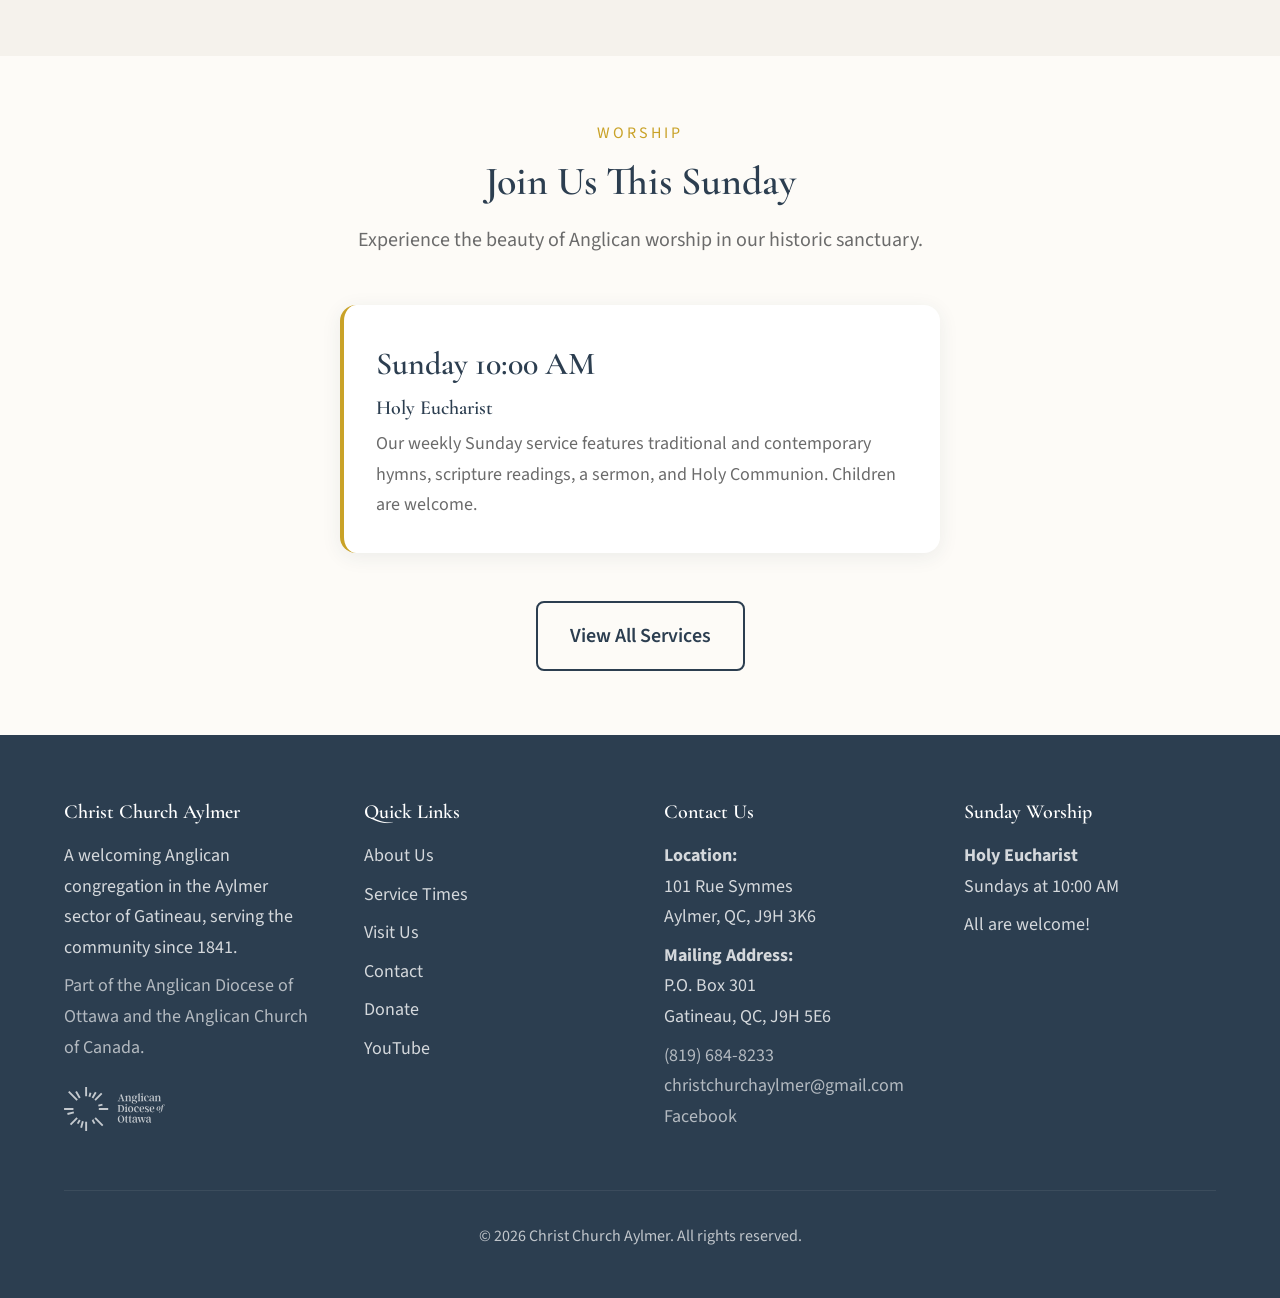
==== commit a852f032: "Add autumn events to services and homepage carousel" ====
--- a/index.html
+++ b/index.html
@@ -105,7 +105,7 @@
         </p>
 
         <!-- Essential Information Carousel -->
-        <div class="hero__essentials" role="region" aria-label="Essential church information">
+        <div class="hero__essentials" role="region" aria-label="Church information and upcoming events">
           <button class="hero__essentials-prev" aria-label="Previous slide">&#8249;</button>
           <div class="hero__essentials-track">
             <!-- Slide 1: Service & Location -->
@@ -129,7 +129,38 @@
                 </div>
               </div>
             </div>
+            <div class="hero__essentials-slide">
+              <div class="hero__event">
+                <img src="harvest_moon_concert.jpg" alt="Harvest Moon concert poster" width="1254" height="1254" class="hero__event-image" loading="lazy">
+                <div>
+                  <p class="hero__essential-label">Upcoming Event</p>
+                  <p class="hero__essential-value">Harvest Moon Concert</p>
+                  <p class="hero__essential-sub">Friday, September 25 · 7:00 PM<br>Here at Christ Church Aylmer</p>
+                  <p class="hero__essential-sub">Net proceeds go to CCA.</p>
+                  <a href="services.html#harvest-moon-concert" class="hero__event-link">Concert details &rarr;</a>
+                </div>
+              </div>
+            </div>
+            <div class="hero__essentials-slide">
+              <div class="hero__event">
+                <img src="fall_book_bake_sale.jpg" alt="Fall Book and Bake Sale poster" width="1254" height="1254" class="hero__event-image" loading="lazy">
+                <div>
+                  <p class="hero__essential-label">Upcoming Event</p>
+                  <p class="hero__essential-value">Fall Book &amp; Bake Sale</p>
+                  <p class="hero__essential-sub">Thursday, October 1 &amp; Friday, October 2<br>Galeries d’Aylmer</p>
+                  <p class="hero__essential-sub">Donation drop-off after 9:30 AM each day.</p>
+                  <a href="services.html#fall-book-bake-sale" class="hero__event-link">Sale details &rarr;</a>
+                </div>
+              </div>
+            </div>
           </div>
+          <button class="hero__essentials-next" aria-label="Next slide">&#8250;</button>
+          <div class="hero__essentials-dots">
+            <button class="hero__essentials-dot hero__essentials-dot--active" aria-label="Show service times and location" aria-current="true"></button>
+            <button class="hero__essentials-dot" aria-label="Show Harvest Moon Concert"></button>
+            <button class="hero__essentials-dot" aria-label="Show Fall Book and Bake Sale"></button>
+          </div>
+          <button class="hero__essentials-pause" aria-label="Pause automatic slides">Pause slides</button>
         </div>
 
         <!-- Call to Action Buttons -->
--- a/css/styles.css
+++ b/css/styles.css
@@ -934,6 +934,52 @@
 
 .hero__essentials-dot--active {
   background: var(--color-accent);
+}
+
+.hero__event {
+  display: grid;
+  gap: var(--space-lg);
+  align-items: center;
+  text-align: center;
+}
+
+.hero__event-image {
+  width: 160px;
+  height: auto;
+  margin: 0 auto;
+  border-radius: var(--border-radius-lg);
+}
+
+.hero__event-link {
+  display: inline-block;
+  margin-top: var(--space-md);
+  color: var(--color-white);
+  text-decoration: underline;
+  text-underline-offset: 4px;
+}
+
+.hero__essentials-pause {
+  display: block;
+  margin: var(--space-sm) auto 0;
+  padding: var(--space-sm);
+  background: transparent;
+  border: none;
+  color: var(--color-white);
+  font: inherit;
+  font-size: var(--text-sm);
+  cursor: pointer;
+  text-decoration: underline;
+}
+
+@media (min-width: 600px) {
+  .hero__event {
+    grid-template-columns: 180px 1fr;
+    text-align: left;
+  }
+
+  .hero__event-image {
+    width: 180px;
+  }
 }
 
 .hero__essential-item {
